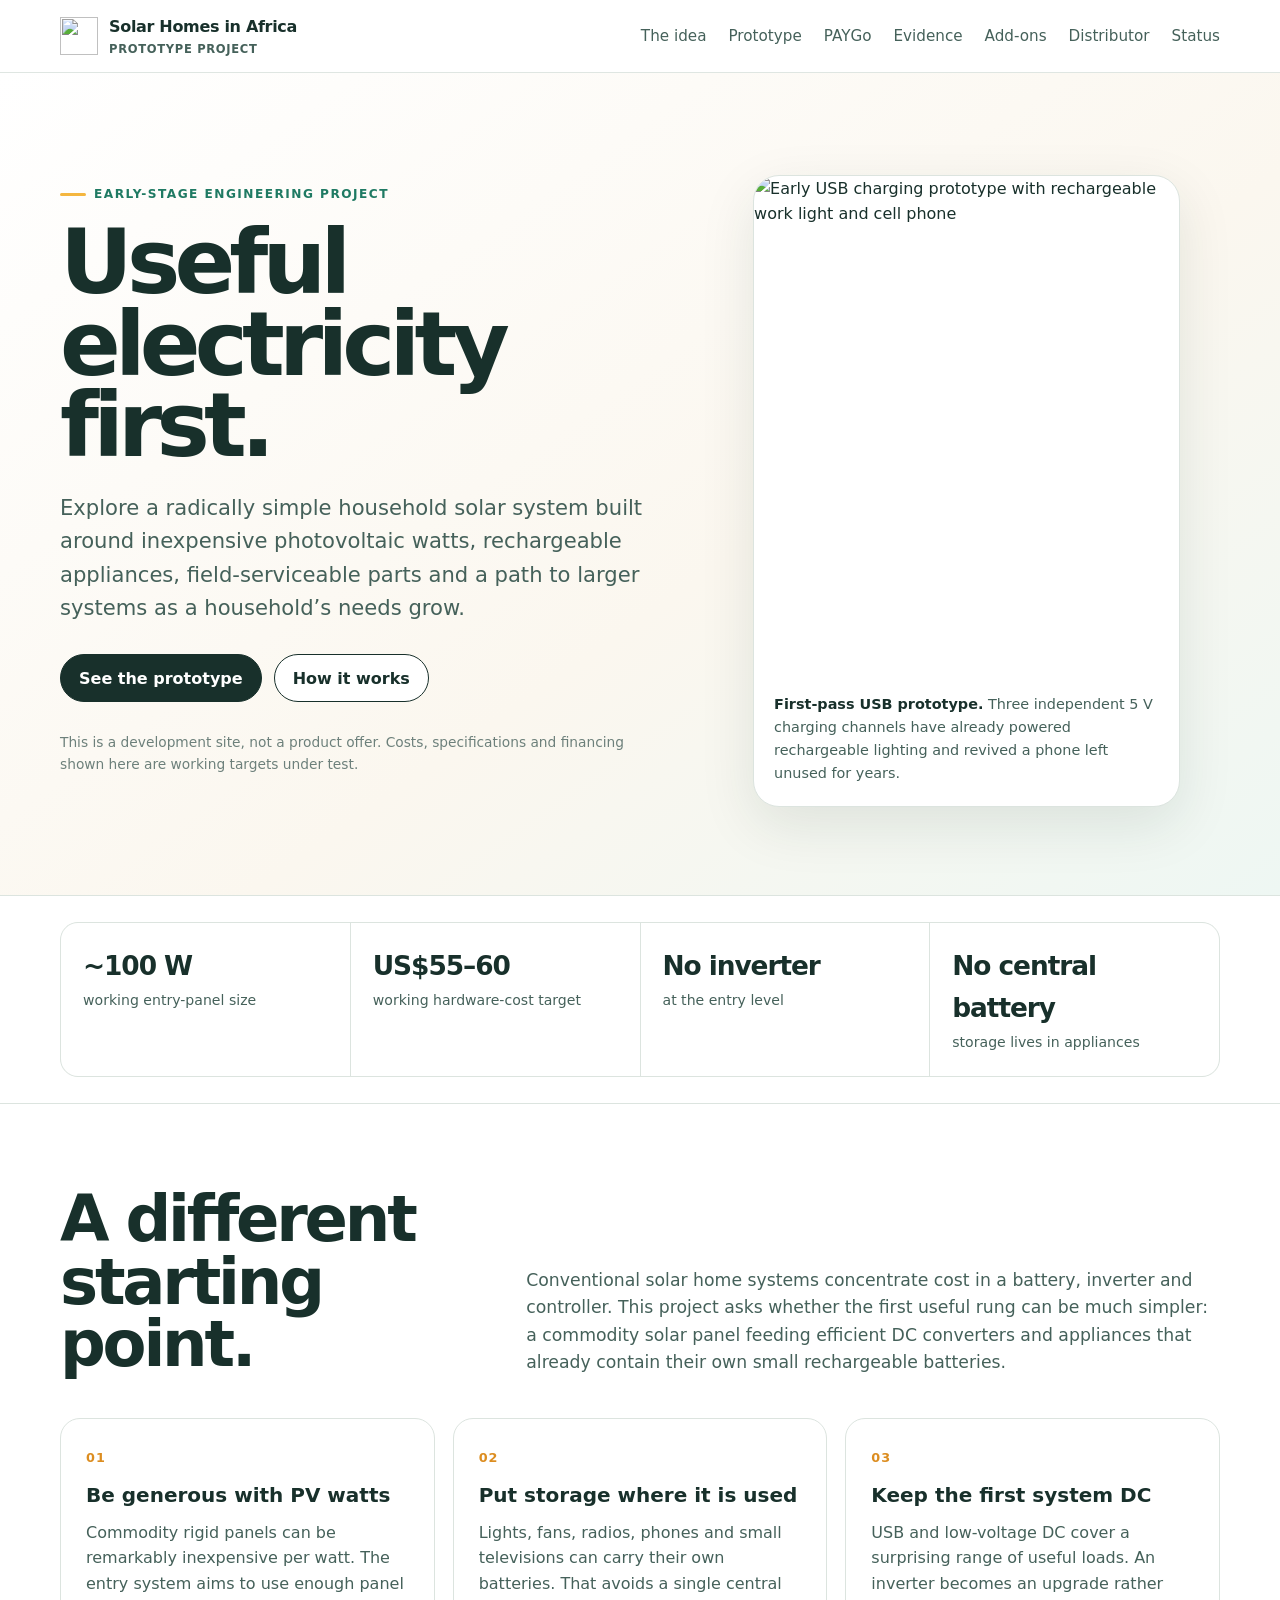
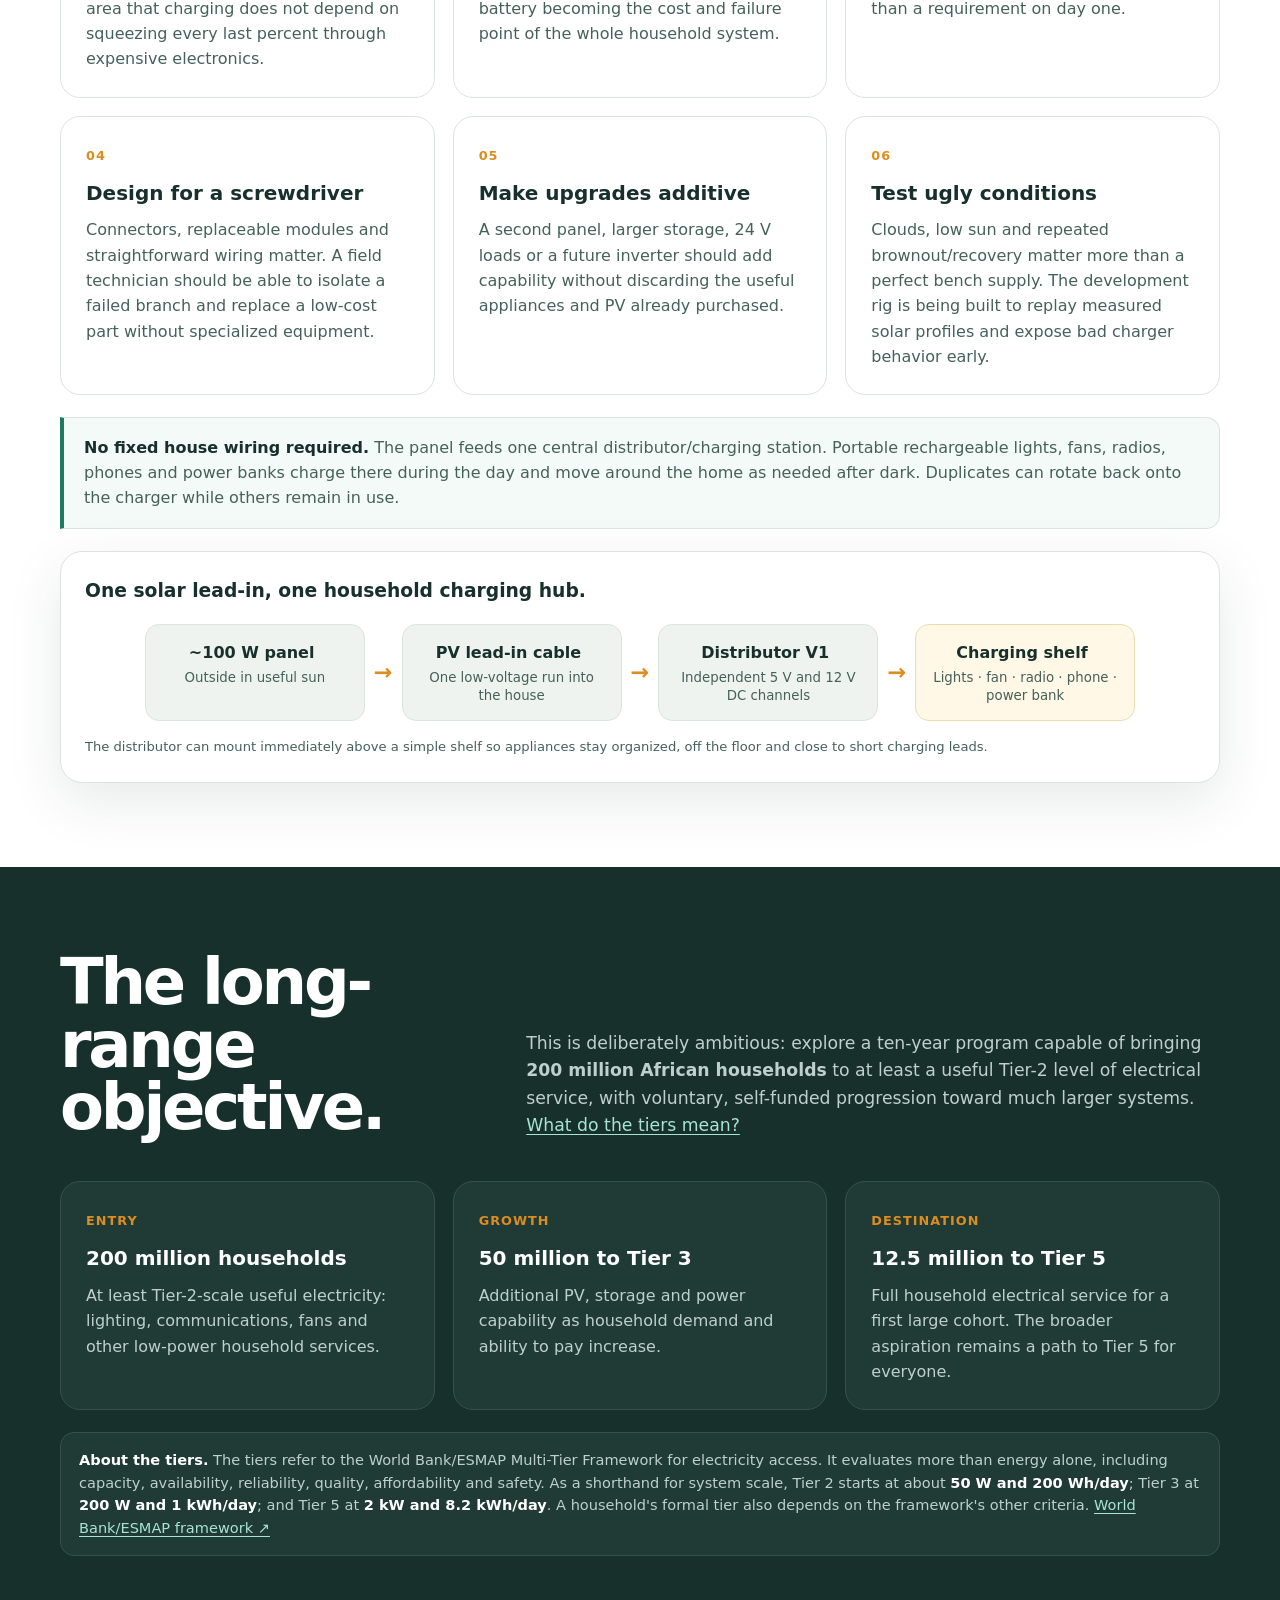
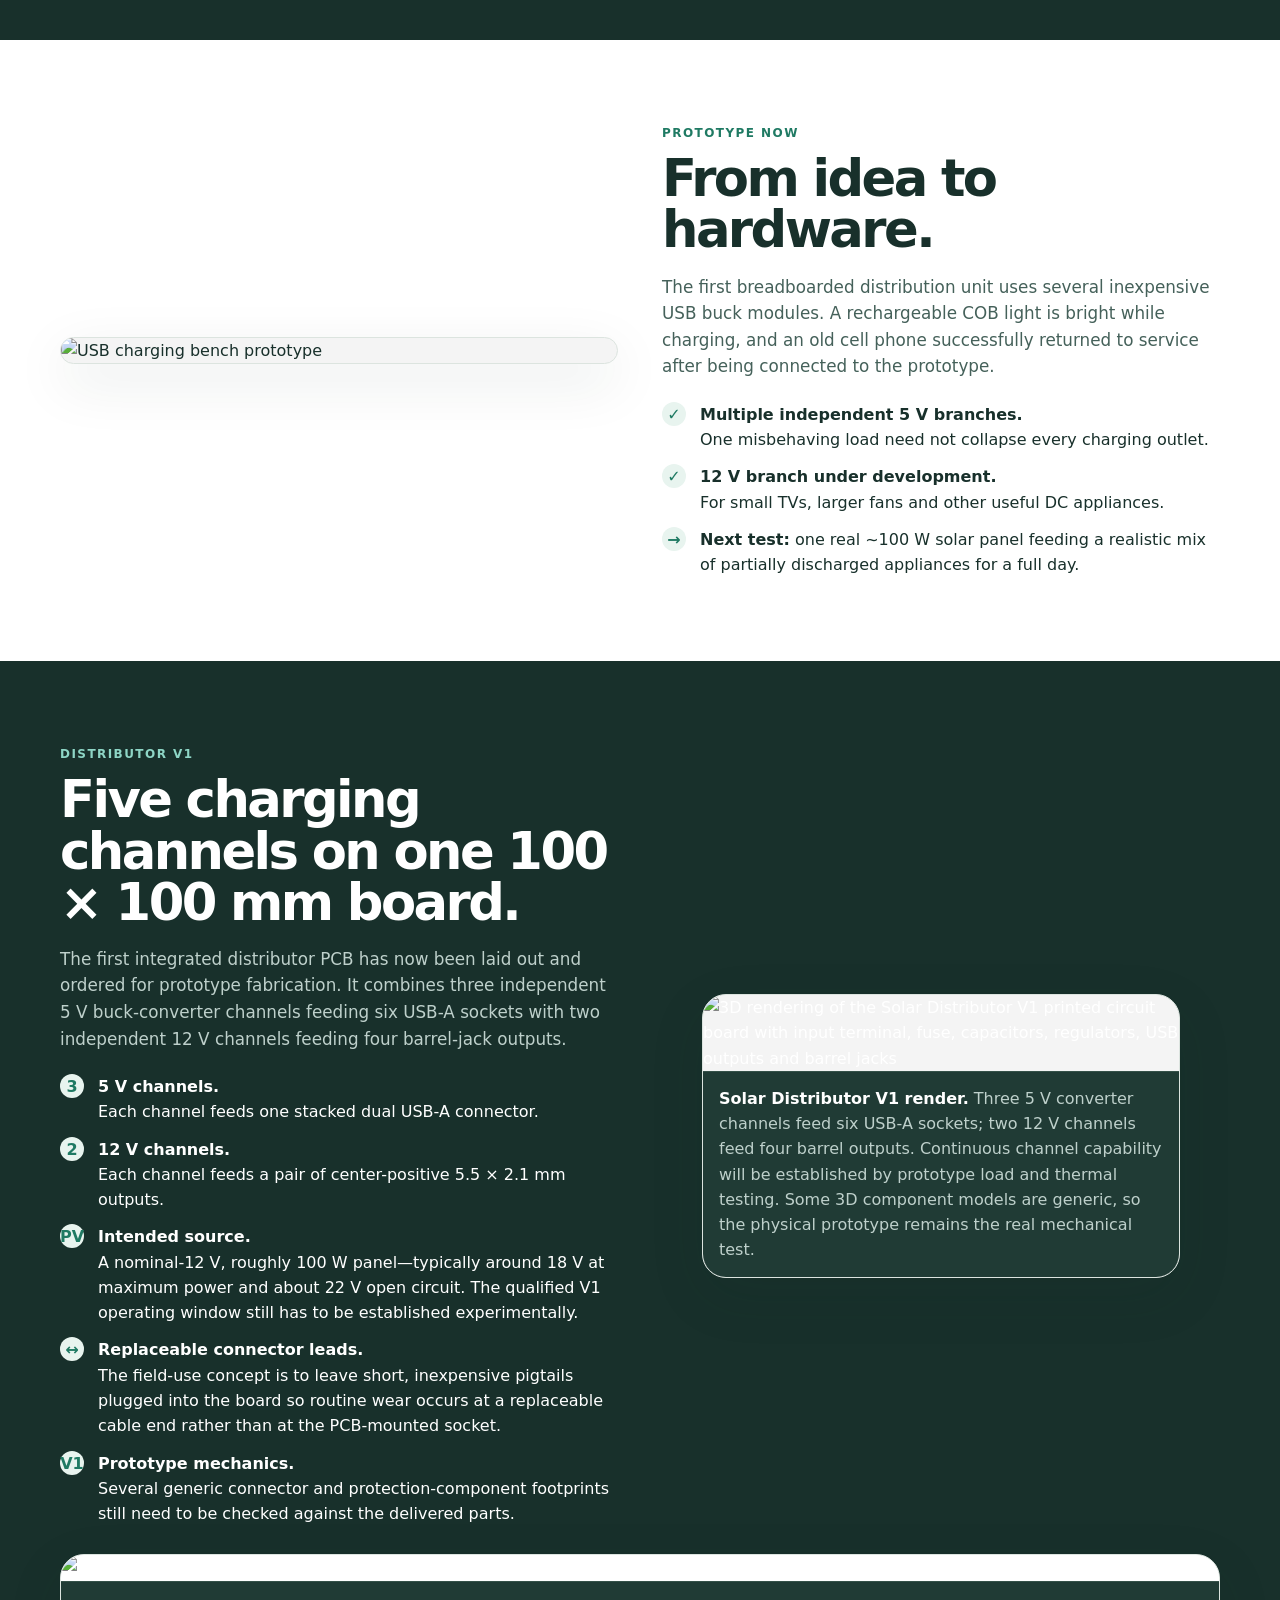
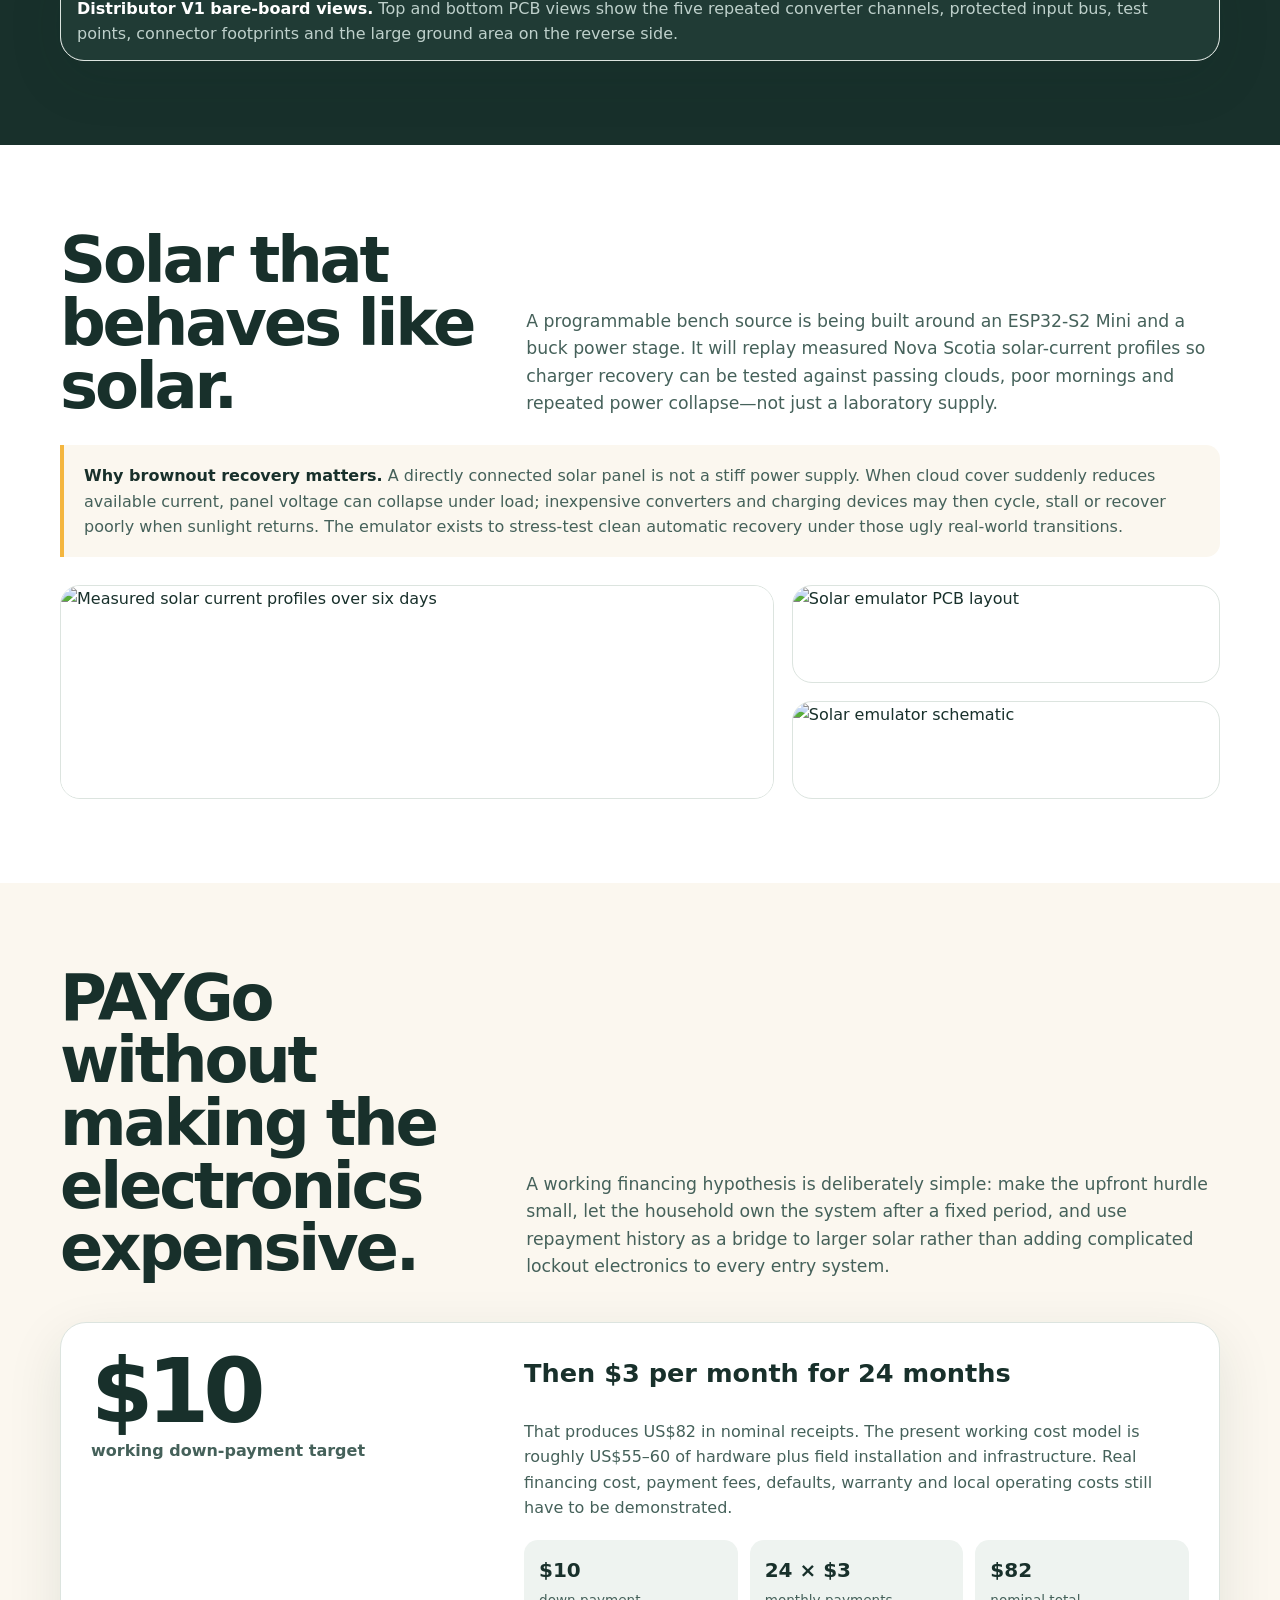
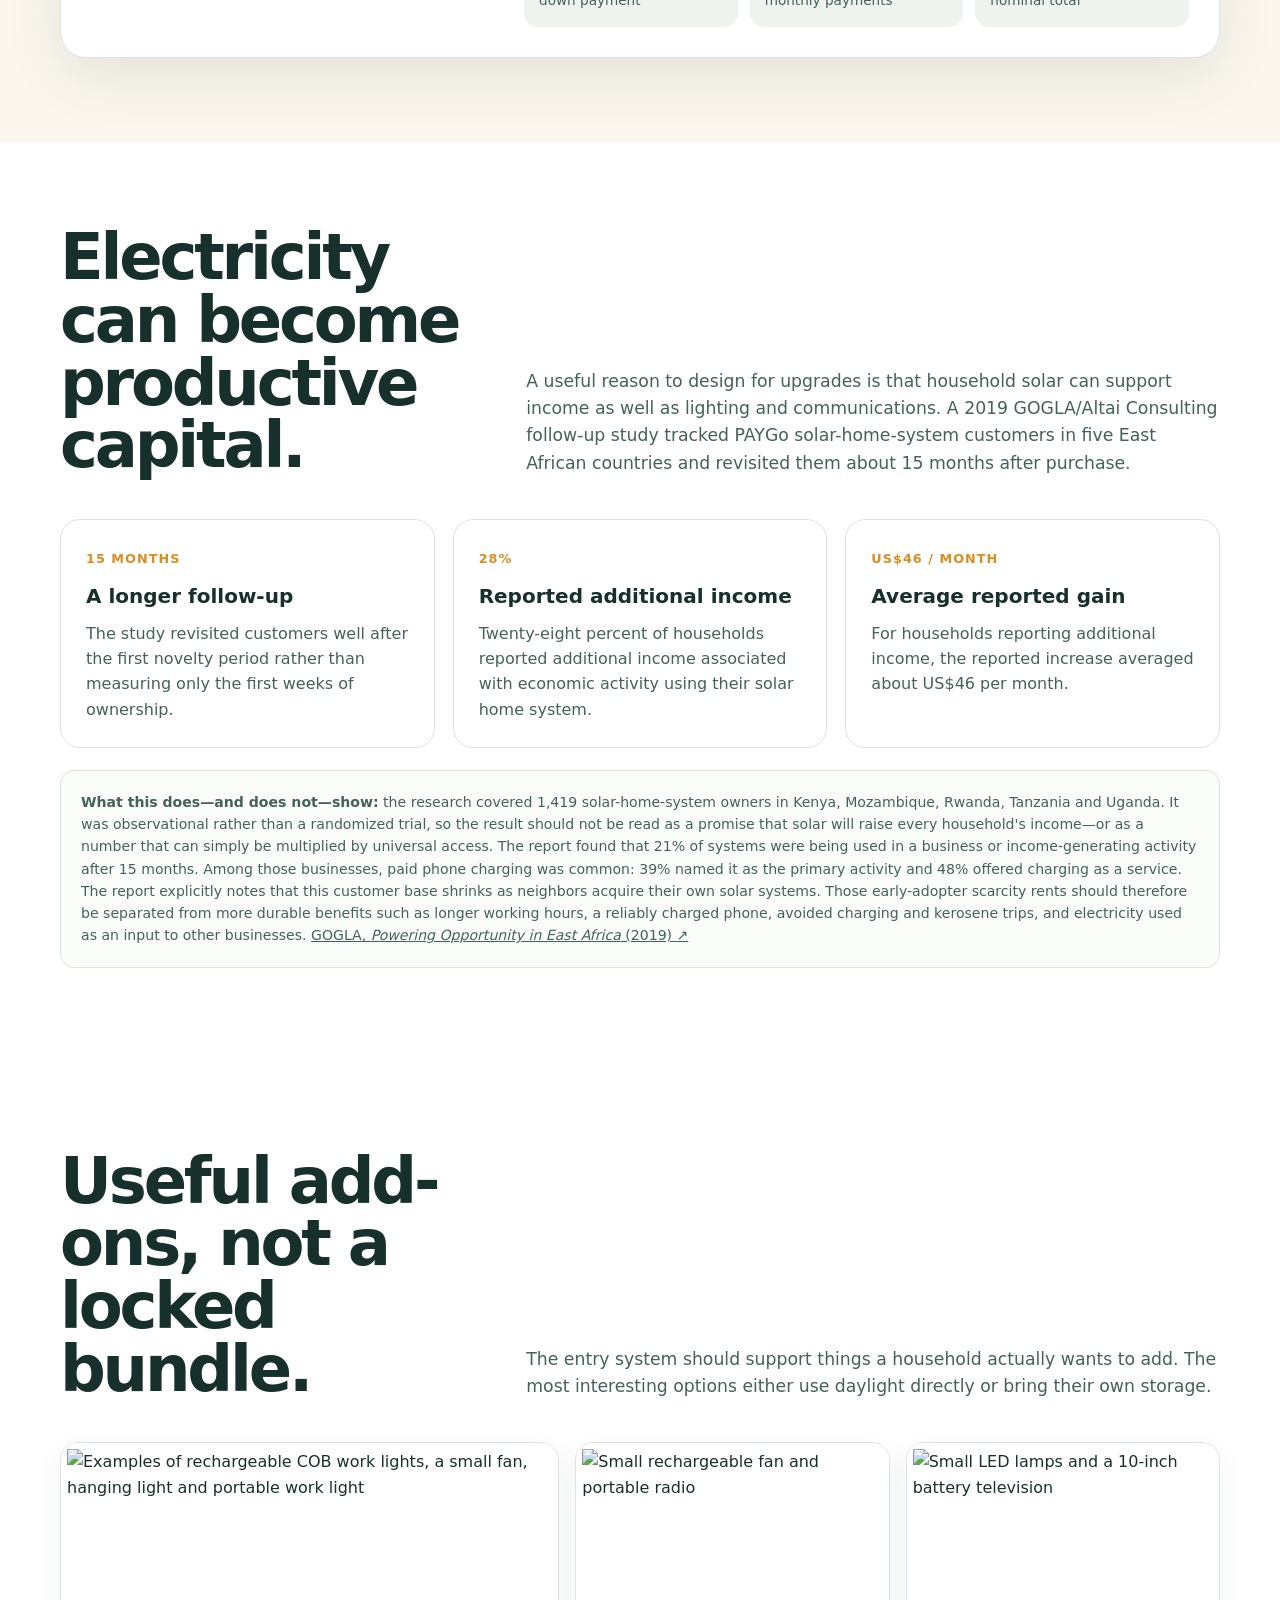
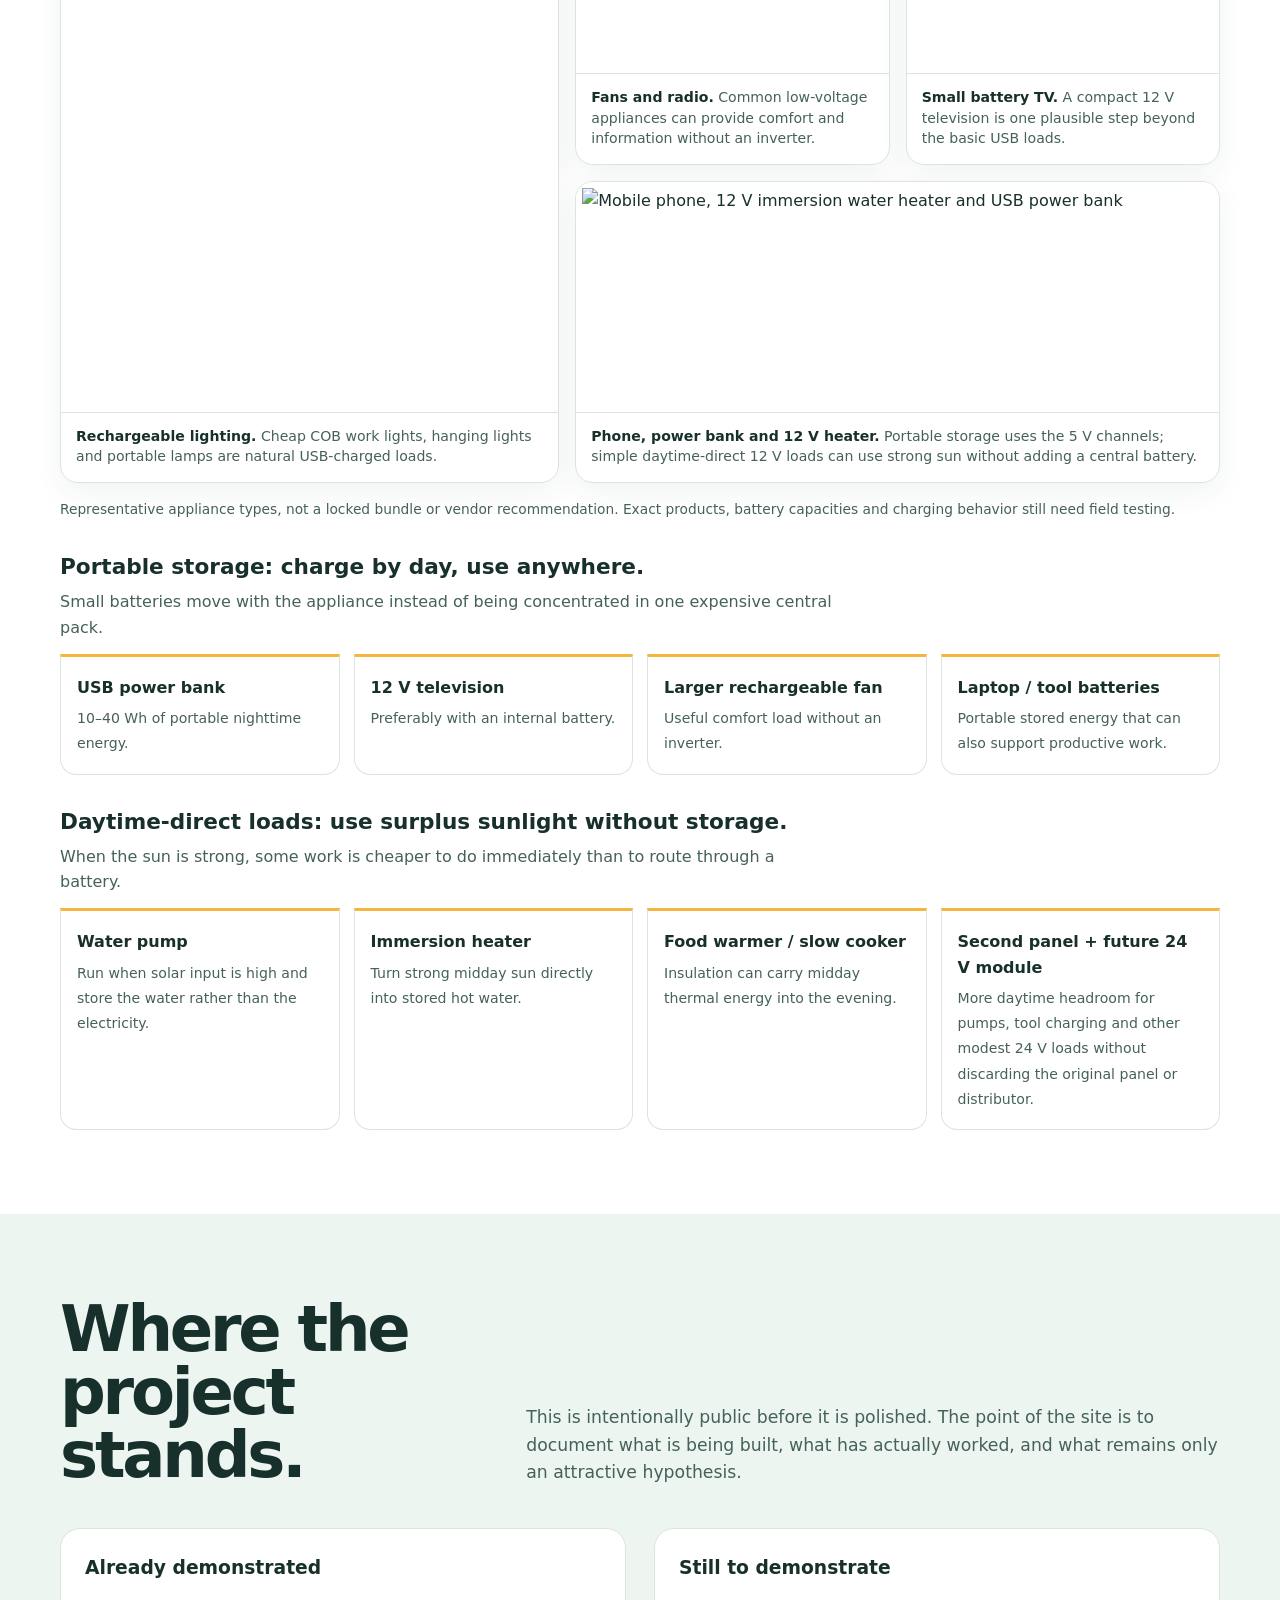
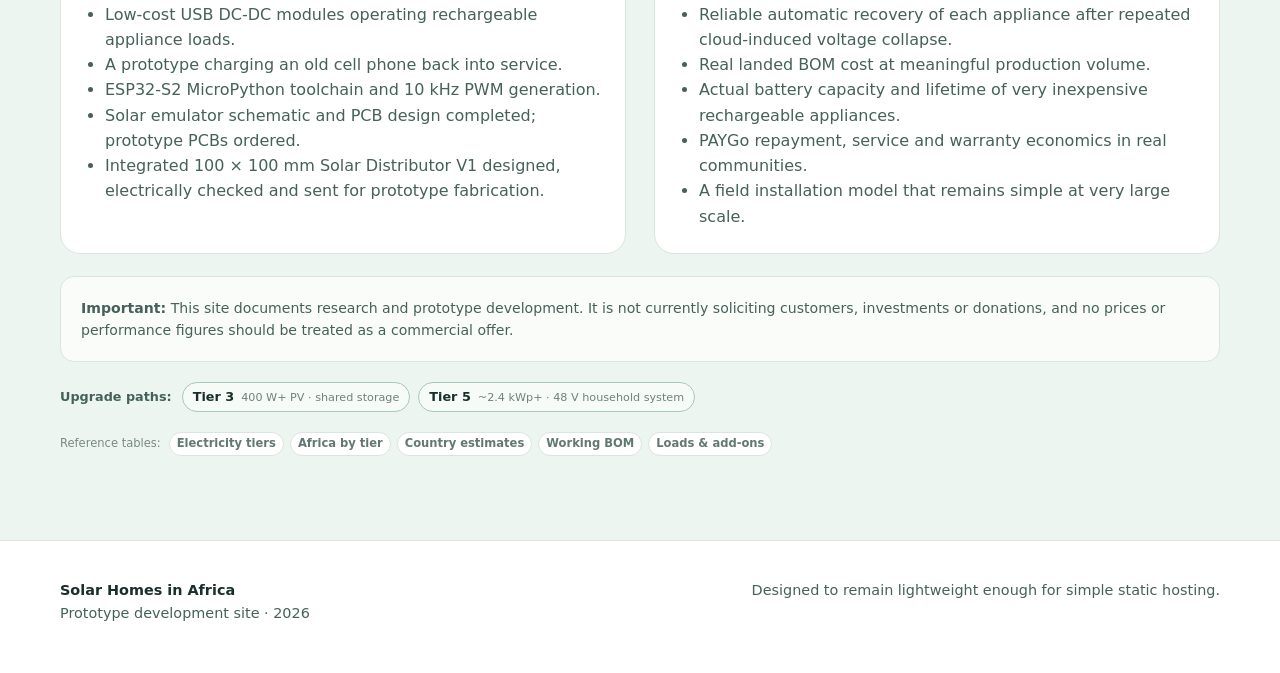
==== index.html @ 5ba9fa18 "Add files via upload" ====
<!doctype html>
<html lang="en">
<head>
  <meta charset="utf-8">
  <meta name="viewport" content="width=device-width, initial-scale=1">
  <title>Solar Homes in Africa — low-cost, upgradeable household solar</title>
  <meta name="description" content="An early-stage engineering project exploring a low-cost, serviceable path from basic household solar to much higher levels of electrical access.">
  <meta name="theme-color" content="#18302b">
  <link rel="icon" href="assets/logo-mark.svg" type="image/svg+xml">
  <link rel="stylesheet" href="styles.css?v=1.11">
</head>
<body>
<header class="site-header">
  <div class="container nav">
    <a class="brand" href="#top"><img src="assets/logo-mark.svg" alt=""><span>Solar Homes in Africa<small>prototype project</small></span></a>
    <nav class="nav-links" aria-label="Main navigation">
      <a href="#idea">The idea</a><a href="#prototype">Prototype</a><a href="#paygo">PAYGo</a><a href="#evidence">Evidence</a><a href="#addons">Add-ons</a><a href="#distributor">Distributor</a><a href="#status">Status</a>
    </nav>
  </div>
</header>
<main id="top">
<section class="hero">
  <div class="container hero-grid">
    <div>
      <div class="eyebrow">Early-stage engineering project</div>
      <h1>Useful electricity first.</h1>
      <p>Explore a radically simple household solar system built around inexpensive photovoltaic watts, rechargeable appliances, field-serviceable parts and a path to larger systems as a household’s needs grow.</p>
      <div class="hero-actions"><a class="button primary" href="#prototype">See the prototype</a><a class="button secondary" href="#idea">How it works</a></div>
      <p class="microcopy">This is a development site, not a product offer. Costs, specifications and financing shown here are working targets under test.</p>
    </div>
    <figure class="hero-card">
      <img src="assets/img/usb-prototype.jpg" alt="Early USB charging prototype with rechargeable work light and cell phone">
      <figcaption class="caption"><strong>First-pass USB prototype.</strong> Three independent 5 V charging channels have already powered rechargeable lighting and revived a phone left unused for years.</figcaption>
    </figure>
  </div>
</section>
<div class="stats">
  <div class="container stats-grid">
    <div class="stat"><b>~100 W</b><span>working entry-panel size</span></div>
    <div class="stat"><b>US$55–60</b><span>working hardware-cost target</span></div>
    <div class="stat"><b>No inverter</b><span>at the entry level</span></div>
    <div class="stat"><b>No central battery</b><span>storage lives in appliances</span></div>
  </div>
</div>
<section id="idea">
  <div class="container">
    <div class="section-head"><h2>A different starting point.</h2><p>Conventional solar home systems concentrate cost in a battery, inverter and controller. This project asks whether the first useful rung can be much simpler: a commodity solar panel feeding efficient DC converters and appliances that already contain their own small rechargeable batteries.</p></div>
    <div class="cards">
      <article class="card"><span class="num">01</span><h3>Be generous with PV watts</h3><p>Commodity rigid panels can be remarkably inexpensive per watt. The entry system aims to use enough panel area that charging does not depend on squeezing every last percent through expensive electronics.</p></article>
      <article class="card"><span class="num">02</span><h3>Put storage where it is used</h3><p>Lights, fans, radios, phones and small televisions can carry their own batteries. That avoids a single central battery becoming the cost and failure point of the whole household system.</p></article>
      <article class="card"><span class="num">03</span><h3>Keep the first system DC</h3><p>USB and low-voltage DC cover a surprising range of useful loads. An inverter becomes an upgrade rather than a requirement on day one.</p></article>
      <article class="card"><span class="num">04</span><h3>Design for a screwdriver</h3><p>Connectors, replaceable modules and straightforward wiring matter. A field technician should be able to isolate a failed branch and replace a low-cost part without specialized equipment.</p></article>
      <article class="card"><span class="num">05</span><h3>Make upgrades additive</h3><p>A second panel, larger storage, 24 V loads or a future inverter should add capability without discarding the useful appliances and PV already purchased.</p></article>
      <article class="card"><span class="num">06</span><h3>Test ugly conditions</h3><p>Clouds, low sun and repeated brownout/recovery matter more than a perfect bench supply. The development rig is being built to replay measured solar profiles and expose bad charger behavior early.</p></article>
    </div>
    <aside class="hub-note">
      <strong>No fixed house wiring required.</strong> The panel feeds one central distributor/charging station. Portable rechargeable lights, fans, radios, phones and power banks charge there during the day and move around the home as needed after dark. Duplicates can rotate back onto the charger while others remain in use.
    </aside>
    <div class="architecture charging-flow" aria-label="Entry system charging-hub diagram">
      <h3>One solar lead-in, one household charging hub.</h3>
      <div class="flow-row">
        <div class="flow-box"><strong>~100 W panel</strong><small>Outside in useful sun</small></div>
        <div class="flow-arrow" aria-hidden="true">→</div>
        <div class="flow-box"><strong>PV lead-in cable</strong><small>One low-voltage run into the house</small></div>
        <div class="flow-arrow" aria-hidden="true">→</div>
        <div class="flow-box"><strong>Distributor V1</strong><small>Independent 5 V and 12 V DC channels</small></div>
        <div class="flow-arrow" aria-hidden="true">→</div>
        <div class="flow-box"><strong>Charging shelf</strong><small>Lights · fan · radio · phone · power bank</small></div>
      </div>
      <p class="assumption" style="margin:16px 0 0">The distributor can mount immediately above a simple shelf so appliances stay organized, off the floor and close to short charging leads.</p>
    </div>
  </div>
</section>
<section class="band">
  <div class="container">
    <div class="section-head"><h2>The long-range objective.</h2><p>This is deliberately ambitious: explore a ten-year program capable of bringing <strong>200 million African households</strong> to at least a useful Tier-2 level of electrical service, with voluntary, self-funded progression toward much larger systems. <a class="tier-link" href="#tiers">What do the tiers mean?</a></p></div>
    <div class="cards">
      <article class="card"><span class="num">ENTRY</span><h3>200 million households</h3><p>At least Tier-2-scale useful electricity: lighting, communications, fans and other low-power household services.</p></article>
      <article class="card"><span class="num">GROWTH</span><h3>50 million to Tier 3</h3><p>Additional PV, storage and power capability as household demand and ability to pay increase.</p></article>
      <article class="card"><span class="num">DESTINATION</span><h3>12.5 million to Tier 5</h3><p>Full household electrical service for a first large cohort. The broader aspiration remains a path to Tier 5 for everyone.</p></article>
    </div>
    <aside class="tier-note" id="tiers" aria-label="Electricity access tier explanation">
      <strong>About the tiers.</strong> The tiers refer to the World Bank/ESMAP Multi-Tier Framework for electricity access. It evaluates more than energy alone, including capacity, availability, reliability, quality, affordability and safety. As a shorthand for system scale, Tier 2 starts at about <strong>50 W and 200 Wh/day</strong>; Tier 3 at <strong>200 W and 1 kWh/day</strong>; and Tier 5 at <strong>2 kW and 8.2 kWh/day</strong>. A household's formal tier also depends on the framework's other criteria. <a href="https://www.worldbank.org/content/dam/Worldbank/Topics/Energy%20and%20Extract/Beyond_Connections_Energy_Access_Redefined_Exec_ESMAP_2015.pdf" target="_blank" rel="noopener">World Bank/ESMAP framework ↗</a>
    </aside>
  </div>
</section>
<section id="prototype">
  <div class="container split">
    <div class="photo-frame"><img src="assets/img/usb-prototype.jpg" alt="USB charging bench prototype"></div>
    <div><div class="kicker">Prototype now</div><h2>From idea to hardware.</h2><p>The first breadboarded distribution unit uses several inexpensive USB buck modules. A rechargeable COB light is bright while charging, and an old cell phone successfully returned to service after being connected to the prototype.</p>
      <div class="bullet-list">
        <div class="bullet"><i>✓</i><div><strong>Multiple independent 5 V branches.</strong><br>One misbehaving load need not collapse every charging outlet.</div></div>
        <div class="bullet"><i>✓</i><div><strong>12 V branch under development.</strong><br>For small TVs, larger fans and other useful DC appliances.</div></div>
        <div class="bullet"><i>→</i><div><strong>Next test:</strong> one real ~100 W solar panel feeding a realistic mix of partially discharged appliances for a full day.</div></div>
      </div>
    </div>
  </div>
</section>
<section class="band" id="distributor">
  <div class="container split">
    <div>
      <div class="kicker" style="color:#8ed6c6">Distributor V1</div>
      <h2>Five charging channels on one 100 × 100 mm board.</h2>
      <p class="muted">The first integrated distributor PCB has now been laid out and ordered for prototype fabrication. It combines three independent 5 V buck-converter channels feeding six USB-A sockets with two independent 12 V channels feeding four barrel-jack outputs.</p>
      <div class="bullet-list">
        <div class="bullet"><i>3</i><div><strong>5 V channels.</strong><br>Each channel feeds one stacked dual USB-A connector.</div></div>
        <div class="bullet"><i>2</i><div><strong>12 V channels.</strong><br>Each channel feeds a pair of center-positive 5.5 × 2.1 mm outputs.</div></div>
        <div class="bullet"><i>PV</i><div><strong>Intended source.</strong><br>A nominal-12 V, roughly 100 W panel—typically around 18 V at maximum power and about 22 V open circuit. The qualified V1 operating window still has to be established experimentally.</div></div>
        <div class="bullet"><i>↔</i><div><strong>Replaceable connector leads.</strong><br>The field-use concept is to leave short, inexpensive pigtails plugged into the board so routine wear occurs at a replaceable cable end rather than at the PCB-mounted socket.</div></div>
        <div class="bullet"><i>V1</i><div><strong>Prototype mechanics.</strong><br>Several generic connector and protection-component footprints still need to be checked against the delivered parts.</div></div>
      </div>
    </div>
    <figure class="photo-frame">
      <img src="assets/img/solar-distributor-v1-render.png" alt="3D rendering of the Solar Distributor V1 printed circuit board with input terminal, fuse, capacitors, regulators, USB outputs and barrel jacks">
      <figcaption class="caption" style="padding:14px 16px;color:#bed0cb;background:#203b35;border-top:1px solid #355149"><strong style="color:white">Solar Distributor V1 render.</strong> Three 5 V converter channels feed six USB-A sockets; two 12 V channels feed four barrel outputs. Continuous channel capability will be established by prototype load and thermal testing. Some 3D component models are generic, so the physical prototype remains the real mechanical test.</figcaption>
    </figure>
  </div>
  <div class="container board-view">
    <figure class="photo-frame">
      <img src="assets/img/solar-distributor-v1-pcb.jpg" alt="Top and bottom fabrication views of the Solar Distributor V1 printed circuit board">
      <figcaption class="caption" style="padding:14px 16px;color:#bed0cb;background:#203b35;border-top:1px solid #355149"><strong style="color:white">Distributor V1 bare-board views.</strong> Top and bottom PCB views show the five repeated converter channels, protected input bus, test points, connector footprints and the large ground area on the reverse side.</figcaption>
    </figure>
  </div>
</section>
<section>
  <div class="container">
    <div class="section-head"><h2>Solar that behaves like solar.</h2><p>A programmable bench source is being built around an ESP32-S2 Mini and a buck power stage. It will replay measured Nova Scotia solar-current profiles so charger recovery can be tested against passing clouds, poor mornings and repeated power collapse—not just a laboratory supply.</p></div>
    <div class="callout emulator-callout"><strong>Why brownout recovery matters.</strong> A directly connected solar panel is not a stiff power supply. When cloud cover suddenly reduces available current, panel voltage can collapse under load; inexpensive converters and charging devices may then cycle, stall or recover poorly when sunlight returns. The emulator exists to stress-test clean automatic recovery under those ugly real-world transitions.</div>
    <div class="gallery">
      <figure class="wide"><img src="assets/img/real-solar-profiles.png" alt="Measured solar current profiles over six days"><figcaption>Measured current profiles include smooth clear days and rapidly varying cloud conditions.</figcaption></figure>
      <figure><img src="assets/img/solar-emulator-pcb.png" alt="Solar emulator PCB layout"><figcaption>95 × 85 mm two-layer emulator PCB; first boards are on order.</figcaption></figure>
      <figure><img src="assets/img/solar-emulator-schematic.png" alt="Solar emulator schematic"><figcaption>Human-readable schematic: 19 V input, 10 kHz PWM, current sensing and programmable output behavior.</figcaption></figure>
    </div>
  </div>
</section>
<section class="finance" id="paygo">
  <div class="container">
    <div class="section-head"><h2>PAYGo without making the electronics expensive.</h2><p>A working financing hypothesis is deliberately simple: make the upfront hurdle small, let the household own the system after a fixed period, and use repayment history as a bridge to larger solar rather than adding complicated lockout electronics to every entry system.</p></div>
    <div class="finance-box">
      <div class="price">$10<small>working down-payment target</small></div>
      <div><h3 style="font-size:1.6rem;margin-top:0">Then $3 per month for 24 months</h3><p style="color:var(--ink-soft)">That produces US$82 in nominal receipts. The present working cost model is roughly US$55–60 of hardware plus field installation and infrastructure. Real financing cost, payment fees, defaults, warranty and local operating costs still have to be demonstrated.</p>
        <div class="formula"><div><b>$10</b><span>down payment</span></div><div><b>24 × $3</b><span>monthly payments</span></div><div><b>$82</b><span>nominal total</span></div></div>
      </div>
    </div>
  </div>
</section>
<section id="evidence">
  <div class="container">
    <div class="section-head"><h2>Electricity can become productive capital.</h2><p>A useful reason to design for upgrades is that household solar can support income as well as lighting and communications. A 2019 GOGLA/Altai Consulting follow-up study tracked PAYGo solar-home-system customers in five East African countries and revisited them about 15 months after purchase.</p></div>
    <div class="cards">
      <article class="card"><span class="num">15 MONTHS</span><h3>A longer follow-up</h3><p>The study revisited customers well after the first novelty period rather than measuring only the first weeks of ownership.</p></article>
      <article class="card"><span class="num">28%</span><h3>Reported additional income</h3><p>Twenty-eight percent of households reported additional income associated with economic activity using their solar home system.</p></article>
      <article class="card"><span class="num">US$46 / MONTH</span><h3>Average reported gain</h3><p>For households reporting additional income, the reported increase averaged about US$46 per month.</p></article>
    </div>
    <p class="disclaimer" style="margin-top:22px"><strong>What this does—and does not—show:</strong> the research covered 1,419 solar-home-system owners in Kenya, Mozambique, Rwanda, Tanzania and Uganda. It was observational rather than a randomized trial, so the result should not be read as a promise that solar will raise every household's income—or as a number that can simply be multiplied by universal access. The report found that 21% of systems were being used in a business or income-generating activity after 15 months. Among those businesses, paid phone charging was common: 39% named it as the primary activity and 48% offered charging as a service. The report explicitly notes that this customer base shrinks as neighbors acquire their own solar systems. Those early-adopter scarcity rents should therefore be separated from more durable benefits such as longer working hours, a reliably charged phone, avoided charging and kerosene trips, and electricity used as an input to other businesses. <a href="https://gogla.org/wp-content/uploads/2024/11/powering_opportunity_in_east_africa.pdf" target="_blank" rel="noopener">GOGLA, <em>Powering Opportunity in East Africa</em> (2019) ↗</a></p>
  </div>
</section>
<section id="addons">
  <div class="container">
    <div class="section-head"><h2>Useful add-ons, not a locked bundle.</h2><p>The entry system should support things a household actually wants to add. The most interesting options either use daylight directly or bring their own storage.</p></div>
    <div class="appliance-gallery" aria-label="Examples of low-voltage household appliances">
      <figure class="appliance-card appliance-wide"><img src="assets/img/appliances-lighting.jpg" alt="Examples of rechargeable COB work lights, a small fan, hanging light and portable work light"><figcaption><strong>Rechargeable lighting.</strong> Cheap COB work lights, hanging lights and portable lamps are natural USB-charged loads.</figcaption></figure>
      <figure class="appliance-card"><img src="assets/img/appliances-fan-radio.jpg" alt="Small rechargeable fan and portable radio"><figcaption><strong>Fans and radio.</strong> Common low-voltage appliances can provide comfort and information without an inverter.</figcaption></figure>
      <figure class="appliance-card"><img src="assets/img/appliances-tv.jpg" alt="Small LED lamps and a 10-inch battery television"><figcaption><strong>Small battery TV.</strong> A compact 12 V television is one plausible step beyond the basic USB loads.</figcaption></figure>
      <figure class="appliance-card appliance-phone"><img src="assets/img/appliances-phone-heater-bank.jpg" alt="Mobile phone, 12 V immersion water heater and USB power bank"><figcaption><strong>Phone, power bank and 12 V heater.</strong> Portable storage uses the 5 V channels; simple daytime-direct 12 V loads can use strong sun without adding a central battery.</figcaption></figure>
    </div>
    <p class="appliance-note">Representative appliance types, not a locked bundle or vendor recommendation. Exact products, battery capacities and charging behavior still need field testing.</p>
    <div class="addon-group">
      <h3>Portable storage: charge by day, use anywhere.</h3>
      <p>Small batteries move with the appliance instead of being concentrated in one expensive central pack.</p>
      <div class="addons">
        <div class="addon"><b>USB power bank</b><span>10–40 Wh of portable nighttime energy.</span></div>
        <div class="addon"><b>12 V television</b><span>Preferably with an internal battery.</span></div>
        <div class="addon"><b>Larger rechargeable fan</b><span>Useful comfort load without an inverter.</span></div>
        <div class="addon"><b>Laptop / tool batteries</b><span>Portable stored energy that can also support productive work.</span></div>
      </div>
    </div>
    <div class="addon-group">
      <h3>Daytime-direct loads: use surplus sunlight without storage.</h3>
      <p>When the sun is strong, some work is cheaper to do immediately than to route through a battery.</p>
      <div class="addons">
        <div class="addon"><b>Water pump</b><span>Run when solar input is high and store the water rather than the electricity.</span></div>
        <div class="addon"><b>Immersion heater</b><span>Turn strong midday sun directly into stored hot water.</span></div>
        <div class="addon"><b>Food warmer / slow cooker</b><span>Insulation can carry midday thermal energy into the evening.</span></div>
        <div class="addon"><b>Second panel + future 24 V module</b><span>More daytime headroom for pumps, tool charging and other modest 24 V loads without discarding the original panel or distributor.</span></div>
      </div>
    </div>
  </div>
</section>

<section class="status" id="status">
  <div class="container">
    <div class="section-head"><h2>Where the project stands.</h2><p>This is intentionally public before it is polished. The point of the site is to document what is being built, what has actually worked, and what remains only an attractive hypothesis.</p></div>
    <div class="status-grid">
      <div class="status-block"><h3>Already demonstrated</h3><ul><li>Low-cost USB DC-DC modules operating rechargeable appliance loads.</li><li>A prototype charging an old cell phone back into service.</li><li>ESP32-S2 MicroPython toolchain and 10 kHz PWM generation.</li><li>Solar emulator schematic and PCB design completed; prototype PCBs ordered.</li><li>Integrated 100 × 100 mm Solar Distributor V1 designed, electrically checked and sent for prototype fabrication.</li></ul></div>
      <div class="status-block"><h3>Still to demonstrate</h3><ul><li>Reliable automatic recovery of each appliance after repeated cloud-induced voltage collapse.</li><li>Real landed BOM cost at meaningful production volume.</li><li>Actual battery capacity and lifetime of very inexpensive rechargeable appliances.</li><li>PAYGo repayment, service and warranty economics in real communities.</li><li>A field installation model that remains simple at very large scale.</li></ul></div>
    </div>
    <p class="disclaimer" style="margin-top:22px"><strong>Important:</strong> This site documents research and prototype development. It is not currently soliciting customers, investments or donations, and no prices or performance figures should be treated as a commercial offer.</p>
    <div class="upgrade-notes" aria-label="Household upgrade path studies">
      <span>Upgrade paths:</span>
      <a href="Upgrade_Path_to_Tier-3.html"><strong>Tier 3</strong><small>400 W+ PV · shared storage</small></a>
      <a href="Upgrade_Path_to_Tier-5.html"><strong>Tier 5</strong><small>~2.4 kWp+ · 48 V household system</small></a>
    </div>
    <div class="reference-notes" aria-label="Project reference tables">
      <span>Reference tables:</span>
      <a href="ref-electricity-tiers.html">Electricity tiers</a>
      <a href="ref-africa-households-by-tier.html">Africa by tier</a>
      <a href="ref-country-tier-estimates.html">Country estimates</a>
      <a href="ref-working-bom.html">Working BOM</a>
      <a href="ref-loads-addons.html">Loads &amp; add-ons</a>
    </div>
  </div>
</section>
</main>
<footer><div class="container footer-grid"><div><strong>Solar Homes in Africa</strong><br>Prototype development site · 2026</div><div>Designed to remain lightweight enough for simple static hosting.</div></div></footer>
<script src="script.js"></script>
</body>
</html>
---- styles.css ----
:root {
  --ink:#18302b;
  --ink-soft:#45615a;
  --sun:#f4b63f;
  --sun-deep:#dc8d20;
  --leaf:#1f7a63;
  --teal:#0d9ba2;
  --cream:#fbf7ef;
  --paper:#ffffff;
  --line:#dce4df;
  --muted:#eef3f0;
  --shadow:0 18px 55px rgba(24,48,43,.10);
}
*{box-sizing:border-box}
html{scroll-behavior:smooth}
body{margin:0;font-family:Inter,ui-sans-serif,system-ui,-apple-system,BlinkMacSystemFont,"Segoe UI",sans-serif;color:var(--ink);background:var(--paper);line-height:1.58}
a{color:inherit}
img{max-width:100%;display:block}
.container{width:min(1160px,calc(100% - 40px));margin:0 auto}
.site-header{position:sticky;top:0;z-index:10;background:rgba(255,255,255,.94);backdrop-filter:blur(12px);border-bottom:1px solid rgba(220,228,223,.9)}
.nav{height:72px;display:flex;align-items:center;justify-content:space-between;gap:24px}
.brand{display:flex;align-items:center;gap:11px;text-decoration:none;font-weight:800;letter-spacing:-.02em}.brand img{width:38px;height:38px}.brand small{display:block;font-weight:600;color:var(--ink-soft);font-size:.72rem;letter-spacing:.06em;text-transform:uppercase}
.nav-links{display:flex;align-items:center;gap:22px;font-size:.95rem}.nav-links a{text-decoration:none;color:var(--ink-soft)}.nav-links a:hover{color:var(--ink)}
.hero{background:linear-gradient(145deg,#fff 0%,#fbf7ef 58%,#eef7f3 100%);padding:86px 0 72px;border-bottom:1px solid var(--line)}
.hero-grid{display:grid;grid-template-columns:1.08fr .92fr;gap:58px;align-items:center}
.eyebrow{display:inline-flex;gap:8px;align-items:center;font-weight:800;text-transform:uppercase;letter-spacing:.12em;font-size:.76rem;color:var(--leaf);margin-bottom:18px}.eyebrow:before{content:"";width:26px;height:3px;background:var(--sun);border-radius:3px}
h1{font-size:clamp(3rem,7vw,6.4rem);line-height:.91;letter-spacing:-.065em;margin:0 0 24px;max-width:850px}.hero p{font-size:clamp(1.08rem,2vw,1.32rem);color:var(--ink-soft);max-width:720px;margin:0 0 28px}.hero-actions{display:flex;flex-wrap:wrap;gap:12px;margin:30px 0}.button{display:inline-flex;align-items:center;justify-content:center;min-height:48px;padding:0 18px;border-radius:999px;text-decoration:none;font-weight:800;border:1px solid var(--ink)}.button.primary{background:var(--ink);color:white}.button.secondary{background:white}.microcopy{font-size:.86rem!important;color:#6d807b!important}
.hero-card{background:white;border:1px solid var(--line);border-radius:26px;overflow:hidden;box-shadow:var(--shadow)}.hero-card img{aspect-ratio:4/4.7;object-fit:cover;width:100%}.hero-card .caption{padding:18px 20px 22px;color:var(--ink-soft);font-size:.9rem}.hero-card strong{color:var(--ink)}
.stats{padding:26px 0;border-bottom:1px solid var(--line);background:white}.stats-grid{display:grid;grid-template-columns:repeat(4,1fr);gap:1px;background:var(--line);border:1px solid var(--line);border-radius:18px;overflow:hidden}.stat{background:white;padding:22px}.stat b{font-size:1.65rem;display:block;letter-spacing:-.04em}.stat span{color:var(--ink-soft);font-size:.88rem}
section{padding:84px 0}.section-head{display:grid;grid-template-columns:.75fr 1.25fr;gap:50px;margin-bottom:42px;align-items:end}.section-head h2{font-size:clamp(2.1rem,5vw,4rem);line-height:.98;letter-spacing:-.05em;margin:0}.section-head p{font-size:1.08rem;color:var(--ink-soft);margin:0;max-width:700px}
.cards{display:grid;grid-template-columns:repeat(3,1fr);gap:18px}.card{border:1px solid var(--line);border-radius:20px;padding:25px;background:white}.card .num{font-size:.8rem;font-weight:900;color:var(--sun-deep);letter-spacing:.08em}.card h3{font-size:1.25rem;margin:11px 0 8px}.card p{margin:0;color:var(--ink-soft)}
.band{background:var(--ink);color:white}.band .section-head p,.band .muted{color:#bed0cb}.band .eyebrow{color:#8ed6c6}.band .card{background:#203b35;border-color:#355149}.band .card p{color:#bed0cb}.band .card h3{color:white}
.tier-link{color:#a7e4d6;text-decoration-thickness:1px;text-underline-offset:3px;white-space:nowrap}.tier-note{margin-top:22px;padding:16px 18px;border:1px solid #355149;border-radius:14px;background:#203b35;color:#bed0cb;font-size:.91rem;line-height:1.55}.tier-note strong{color:white}.tier-note a{color:#a7e4d6;text-underline-offset:3px}
.split{display:grid;grid-template-columns:1fr 1fr;gap:44px;align-items:center}.photo-frame{border-radius:24px;overflow:hidden;border:1px solid var(--line);background:#f4f4f4;box-shadow:var(--shadow)}.photo-frame img{width:100%;height:auto}.board-view{margin-top:28px}.board-view .photo-frame{margin:0}.board-view img{width:100%;height:auto;object-fit:contain;background:#fff}.kicker{font-weight:900;color:var(--leaf);text-transform:uppercase;letter-spacing:.12em;font-size:.75rem}.split h2{font-size:clamp(2.2rem,4vw,3.8rem);line-height:1;letter-spacing:-.05em;margin:10px 0 18px}.split p{color:var(--ink-soft);font-size:1.05rem}.bullet-list{display:grid;gap:12px;margin-top:22px}.bullet{display:grid;grid-template-columns:28px 1fr;gap:10px;align-items:start}.bullet i{display:grid;place-items:center;width:24px;height:24px;background:#e8f4ef;border-radius:50%;font-style:normal;font-weight:900;color:var(--leaf)}
.finance{background:var(--cream)}.finance-box{display:grid;grid-template-columns:.75fr 1.25fr;gap:34px;background:white;border:1px solid var(--line);border-radius:26px;padding:30px;box-shadow:var(--shadow)}.price{font-size:clamp(3rem,7vw,6rem);font-weight:900;line-height:.85;letter-spacing:-.07em}.price small{display:block;font-size:1rem;letter-spacing:0;color:var(--ink-soft);margin-top:15px}.formula{display:grid;grid-template-columns:repeat(3,1fr);gap:12px;margin-top:20px}.formula div{background:var(--muted);border-radius:14px;padding:15px}.formula b{display:block;font-size:1.25rem}.formula span{font-size:.85rem;color:var(--ink-soft)}
.gallery{display:grid;grid-template-columns:1.25fr .75fr;gap:18px}.gallery .wide{grid-row:span 2}.gallery figure{margin:0;border:1px solid var(--line);border-radius:20px;overflow:hidden;background:#fff}.gallery figcaption{padding:13px 15px;color:var(--ink-soft);font-size:.86rem;border-top:1px solid var(--line)}.gallery img{width:100%;height:100%;object-fit:cover}.gallery .wide img{object-fit:contain;background:#fff}
.addons{display:grid;grid-template-columns:repeat(4,1fr);gap:14px}.addon{border-top:3px solid var(--sun);background:#fff;border-radius:0 0 16px 16px;padding:18px 16px;border-left:1px solid var(--line);border-right:1px solid var(--line);border-bottom:1px solid var(--line)}.addon b{display:block;margin-bottom:5px}.addon span{font-size:.88rem;color:var(--ink-soft)}
.status{background:#edf5f1}.status-grid{display:grid;grid-template-columns:1fr 1fr;gap:28px}.status-block{background:white;border-radius:20px;border:1px solid var(--line);padding:24px}.status-block h3{margin-top:0}.status-block ul{margin:0;padding-left:20px;color:var(--ink-soft)}
.disclaimer{font-size:.88rem;color:var(--ink-soft);padding:20px;border:1px solid var(--line);border-radius:14px;background:#fafcfa}
footer{padding:38px 0 48px;border-top:1px solid var(--line);color:var(--ink-soft);font-size:.9rem}.footer-grid{display:flex;justify-content:space-between;gap:30px;align-items:flex-start}.footer-grid strong{color:var(--ink)}
@media (max-width:900px){.nav-links{display:none}.hero-grid,.section-head,.split,.finance-box,.status-grid{grid-template-columns:1fr}.hero{padding-top:55px}.stats-grid{grid-template-columns:1fr 1fr}.cards{grid-template-columns:1fr 1fr}.addons{grid-template-columns:1fr 1fr}.gallery{grid-template-columns:1fr}.gallery .wide{grid-row:auto}.hero-card img{aspect-ratio:4/4;object-position:center 35%}}
@media (max-width:560px){.container{width:min(100% - 24px,1160px)}.cards,.addons,.stats-grid,.formula{grid-template-columns:1fr}.hero{padding:42px 0 52px}section{padding:58px 0}.hero-actions{align-items:stretch;flex-direction:column}.button{width:100%}.footer-grid{display:block}.footer-grid div+div{margin-top:18px}}

/* Appliance examples assembled from the user's reference collage. */
.appliance-gallery{display:grid;grid-template-columns:1.35fr .85fr .85fr;gap:16px;margin:0 0 16px}
.appliance-card{margin:0;border:1px solid var(--line);border-radius:18px;overflow:hidden;background:#fff;box-shadow:0 10px 30px rgba(24,48,43,.06);display:flex;flex-direction:column}
.appliance-card img{width:100%;height:230px;object-fit:contain;background:#fff;padding:6px}
.appliance-card figcaption{padding:13px 15px 15px;color:var(--ink-soft);font-size:.88rem;border-top:1px solid var(--line);line-height:1.45}
.appliance-card figcaption strong{color:var(--ink)}
.appliance-wide{grid-row:span 2}
.appliance-wide img{height:100%;min-height:430px}
.appliance-phone img{object-position:center}
.appliance-note{margin:0 0 28px;color:var(--ink-soft);font-size:.86rem}
@media (max-width:900px){.appliance-gallery{grid-template-columns:1fr 1fr}.appliance-wide{grid-row:auto;grid-column:span 2}.appliance-wide img{height:300px;min-height:0}.appliance-card img{height:220px}}
@media (max-width:560px){.appliance-gallery{grid-template-columns:1fr}.appliance-wide{grid-column:auto}.appliance-wide img,.appliance-card img{height:auto;max-height:340px}.appliance-card img{object-fit:contain}}


/* Design-study pages */
.project-links a.card{text-decoration:none;color:inherit;transition:transform .16s ease,border-color .16s ease}.project-links a.card:hover{transform:translateY(-2px);border-color:#4d6c63}.project-cta{display:inline-block;margin-top:16px;color:#a7e4d6;font-weight:800;font-size:.9rem}.subhero{background:linear-gradient(145deg,#fff 0%,#fbf7ef 55%,#eef7f3 100%);padding:58px 0 52px;border-bottom:1px solid var(--line)}.breadcrumb{font-size:.84rem;color:var(--ink-soft);margin-bottom:22px}.breadcrumb a{text-underline-offset:3px}.subhero h1{font-size:clamp(2.7rem,6vw,5.4rem);max-width:980px}.subhero .lede{font-size:clamp(1.05rem,2vw,1.28rem);color:var(--ink-soft);max-width:850px;margin:0}.spec-grid{display:grid;grid-template-columns:repeat(4,1fr);gap:12px;margin-top:32px}.spec-card{background:white;border:1px solid var(--line);border-radius:16px;padding:18px;box-shadow:0 10px 30px rgba(24,48,43,.05)}.spec-card b{display:block;font-size:1.45rem;letter-spacing:-.04em}.spec-card span{font-size:.84rem;color:var(--ink-soft)}.architecture{margin-top:30px;border:1px solid var(--line);border-radius:22px;padding:24px;background:#fff;box-shadow:var(--shadow)}.architecture h3{margin:0 0 18px}.flow-row{display:flex;align-items:stretch;justify-content:center;gap:9px;flex-wrap:wrap}.flow-box{min-width:145px;flex:1 1 145px;max-width:220px;padding:15px 14px;border-radius:14px;background:var(--muted);border:1px solid var(--line);text-align:center}.flow-box strong{display:block;margin-bottom:4px}.flow-box small{display:block;color:var(--ink-soft);line-height:1.35}.flow-arrow{display:grid;place-items:center;font-weight:900;color:var(--sun-deep);font-size:1.4rem}.data-table{width:100%;border-collapse:collapse;background:#fff;border:1px solid var(--line);border-radius:16px;overflow:hidden}.data-table th,.data-table td{padding:13px 14px;border-bottom:1px solid var(--line);text-align:left;vertical-align:top}.data-table th{background:var(--muted);font-size:.82rem;text-transform:uppercase;letter-spacing:.05em}.data-table td{color:var(--ink-soft)}.data-table tr:last-child td{border-bottom:0}.data-table strong{color:var(--ink)}.callout{border-left:4px solid var(--sun);padding:18px 20px;background:var(--cream);border-radius:0 14px 14px 0;color:var(--ink-soft)}.callout strong{color:var(--ink)}.page-footer-links{display:flex;gap:12px;flex-wrap:wrap;margin-top:28px}.mini-tag{display:inline-block;padding:5px 9px;border-radius:999px;background:#e8f4ef;color:var(--leaf);font-size:.75rem;font-weight:800;text-transform:uppercase;letter-spacing:.06em}.band .mini-tag{background:#29483f;color:#a7e4d6}.band .data-table{border-color:#355149}.band .data-table th{background:#29483f;color:white}.band .data-table td{background:#203b35;color:#bed0cb;border-color:#355149}.band .data-table strong{color:white}.assumption{font-size:.82rem;color:var(--ink-soft)}
@media (max-width:900px){.spec-grid{grid-template-columns:1fr 1fr}.flow-arrow{display:none}}
@media (max-width:560px){.spec-grid{grid-template-columns:1fr}.data-table{font-size:.9rem}.data-table th,.data-table td{padding:10px}.subhero{padding:42px 0}.flow-box{max-width:none;flex-basis:100%}}

/* v1.8: charging-hub explanation and productive-use grouping */
.hub-note{margin-top:22px;padding:18px 20px;border:1px solid var(--line);border-left:4px solid var(--leaf);border-radius:0 14px 14px 0;background:#f4faf7;color:var(--ink-soft);line-height:1.55}.hub-note strong{color:var(--ink)}
.charging-flow{margin-top:22px}.charging-flow .flow-box{min-width:170px}.charging-flow .flow-box:last-child{background:#fff8e6;border-color:#eadbb0}.emulator-callout{margin:-14px 0 28px}.addon-group{margin-top:30px}.addon-group:first-of-type{margin-top:0}.addon-group h3{font-size:1.35rem;margin:0 0 5px}.addon-group>p{margin:0 0 14px;color:var(--ink-soft);max-width:780px}
@media (max-width:900px){.charging-flow .flow-box{max-width:none}.emulator-callout{margin-top:0}}


/* v1.9: charging-flow spacing and low-key reference tables */
.charging-flow .flow-box strong::after{content:"";display:inline-block;width:.4em}
.reference-notes{margin-top:20px;display:flex;align-items:center;flex-wrap:wrap;gap:6px;color:#7a8985;font-size:.72rem;line-height:1.35}
.reference-notes>span{margin-right:2px}
.reference-notes a{display:inline-block;padding:3px 7px;border:1px solid var(--line);border-radius:999px;background:#fff;color:#647873;text-decoration:none;font-weight:700}
.reference-notes a:hover{border-color:#9eb2ac;color:var(--ink)}
.reference-hero{padding:54px 0 40px;background:linear-gradient(145deg,#fff 0%,#fbf7ef 62%,#eef7f3 100%);border-bottom:1px solid var(--line)}
.reference-hero h1{font-size:clamp(2.4rem,5vw,4.6rem);line-height:.98;letter-spacing:-.055em;margin:10px 0 18px;max-width:980px}
.reference-hero .lede{font-size:1.05rem;color:var(--ink-soft);max-width:800px;margin:0}
.reference-section{padding:48px 0 64px}
.reference-intro{max-width:860px;color:var(--ink-soft);margin:0 0 20px}
.reference-table-wrap{width:100%;overflow-x:auto;border-radius:16px;box-shadow:0 10px 30px rgba(24,48,43,.04)}
.reference-table{min-width:720px;margin:0}
.reference-table.wide-table{min-width:1120px;font-size:.84rem}
.reference-table th{position:sticky;top:0;z-index:1}
.reference-table td,.reference-table th{line-height:1.35}
.reference-table.wide-table td:not(:first-child),.reference-table.wide-table th:not(:first-child){white-space:nowrap}
.reference-source{margin:18px 0 0;color:#7a8985;font-size:.76rem;max-width:900px}
.reference-back{margin-top:24px;font-size:.84rem}
.reference-back a{color:var(--leaf);font-weight:800;text-underline-offset:3px}
@media (max-width:560px){
  .reference-hero{padding:40px 0 32px}
  .reference-section{padding:34px 0 50px}
  .reference-notes{font-size:.69rem}
}

/* v1.10: broaden the phone/accessories card for three representative devices */
.appliance-phone{grid-column:span 2}
.appliance-phone img{height:230px;object-fit:contain;background:#fff;padding:6px}
@media (max-width:900px){.appliance-phone{grid-column:span 2}}
@media (max-width:560px){.appliance-phone{grid-column:auto}.appliance-phone img{height:auto;max-height:320px}}


/* v1.11: modestly emphasized upgrade-path links above the reference footnotes */
.upgrade-notes{margin-top:20px;margin-bottom:9px;display:flex;align-items:center;flex-wrap:wrap;gap:8px;color:#61736e;font-size:.8rem;line-height:1.25}
.upgrade-notes>span{font-weight:800;color:var(--ink-soft);margin-right:2px}
.upgrade-notes a{display:inline-flex;align-items:baseline;gap:7px;padding:6px 10px;border:1px solid #a9c6bc;border-radius:999px;background:#f6fbf8;color:var(--ink);text-decoration:none}
.upgrade-notes a:hover{border-color:var(--leaf);background:#eef8f3}
.upgrade-notes strong{font-size:.8rem}
.upgrade-notes small{font-size:.7rem;color:#70827d}
@media (max-width:560px){.upgrade-notes{align-items:flex-start}.upgrade-notes>span{width:100%}.upgrade-notes a{max-width:100%}}
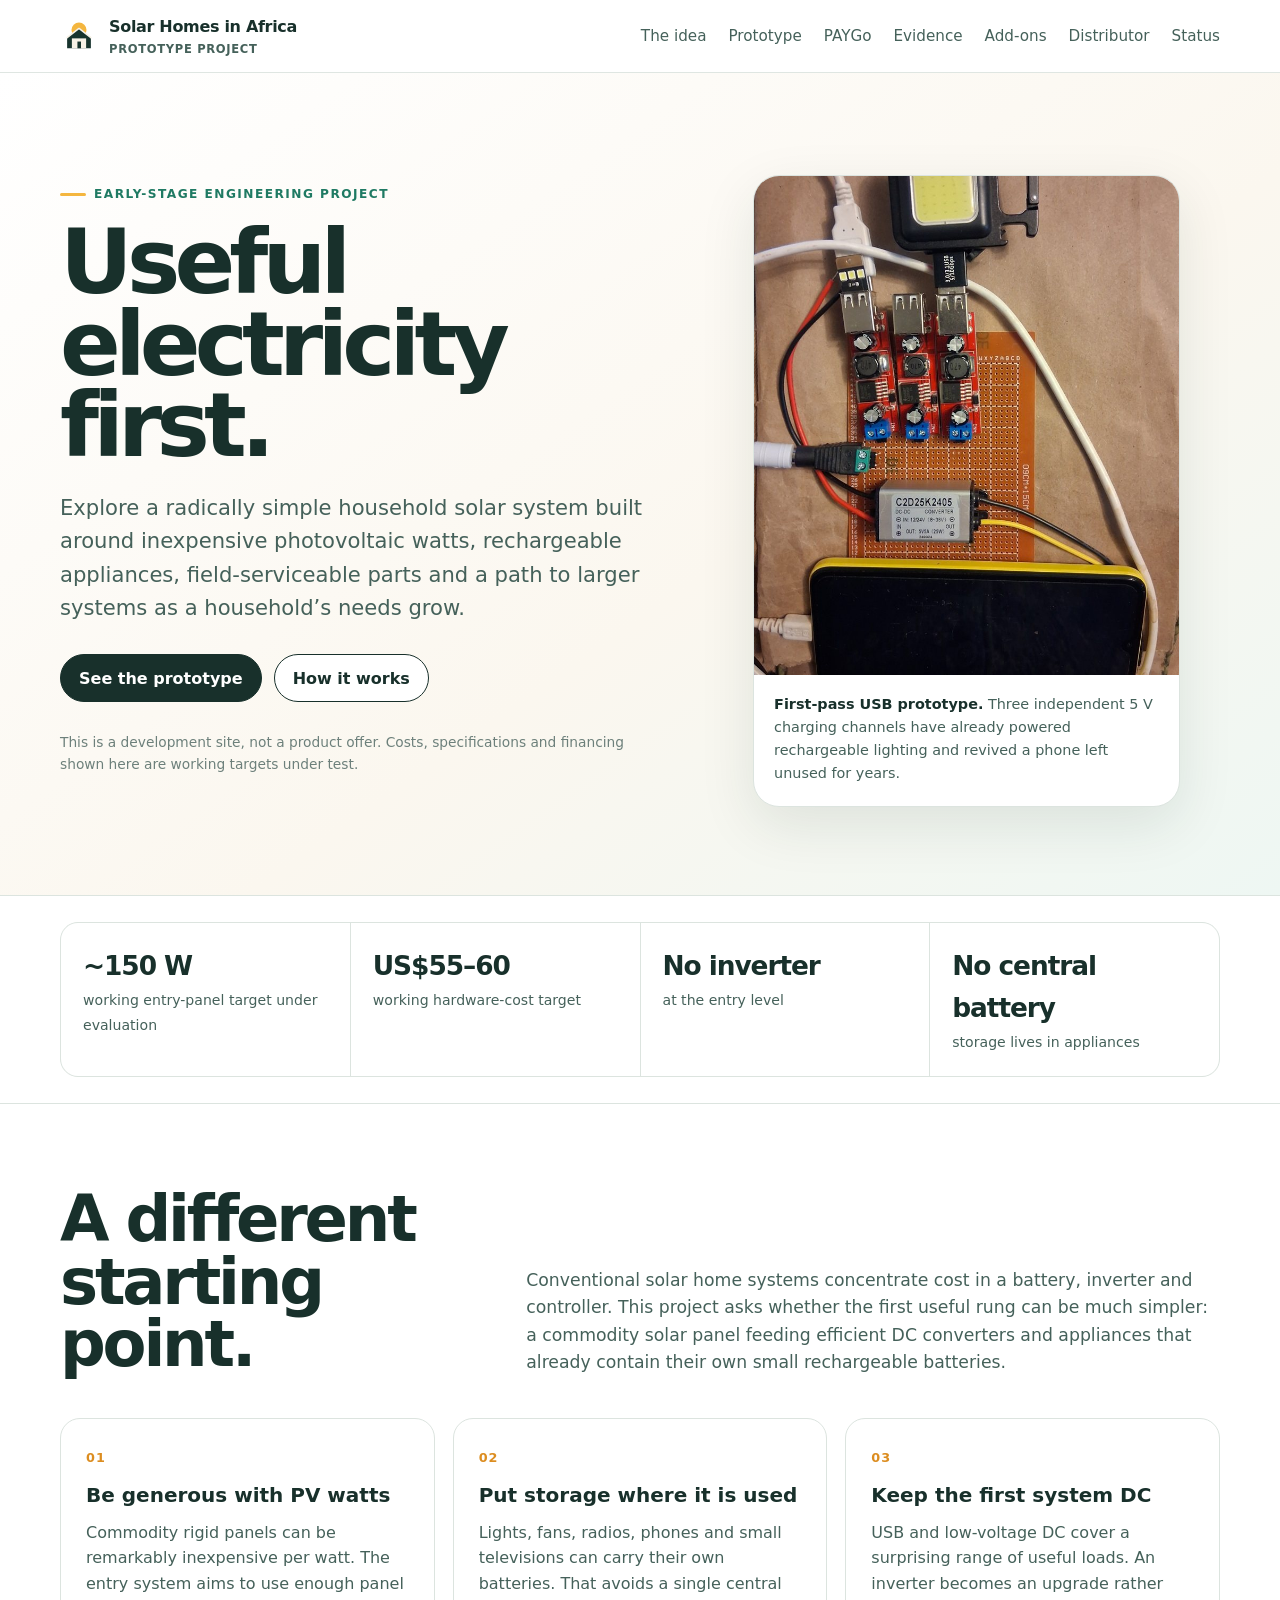
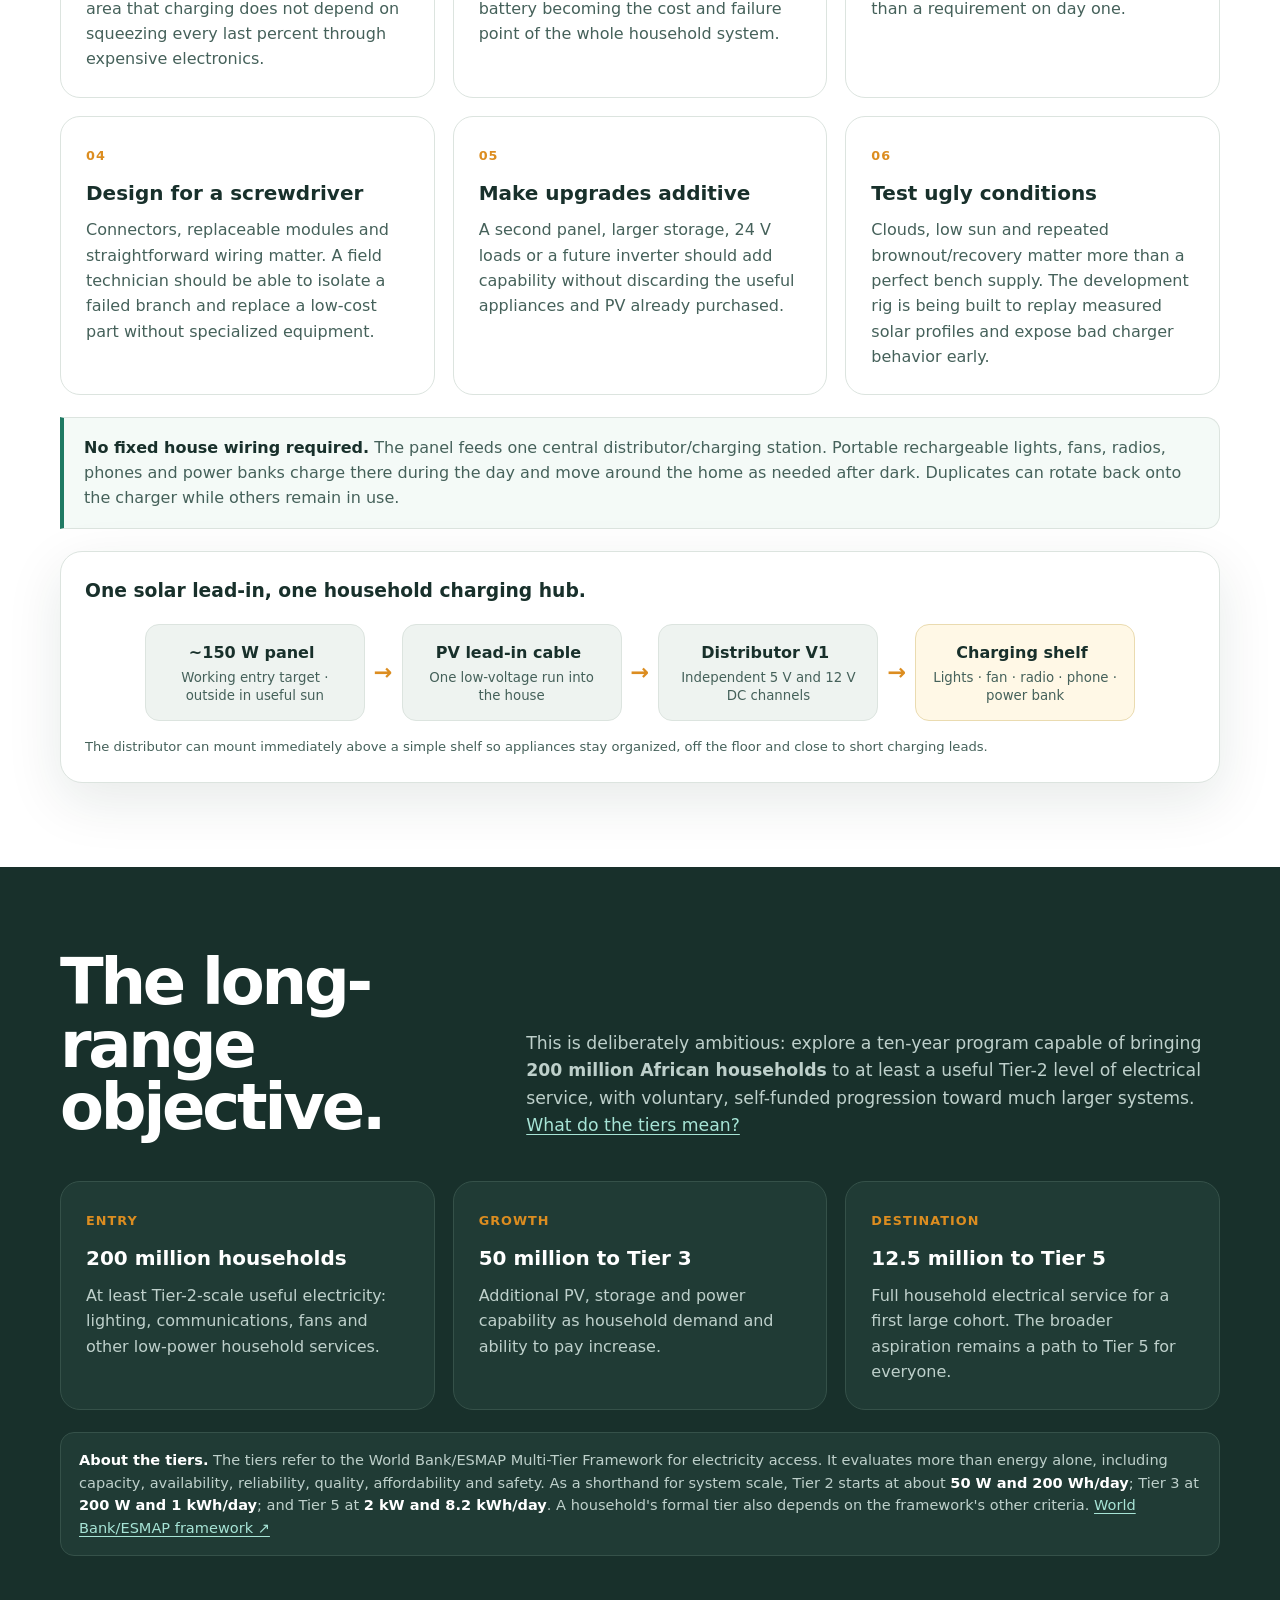
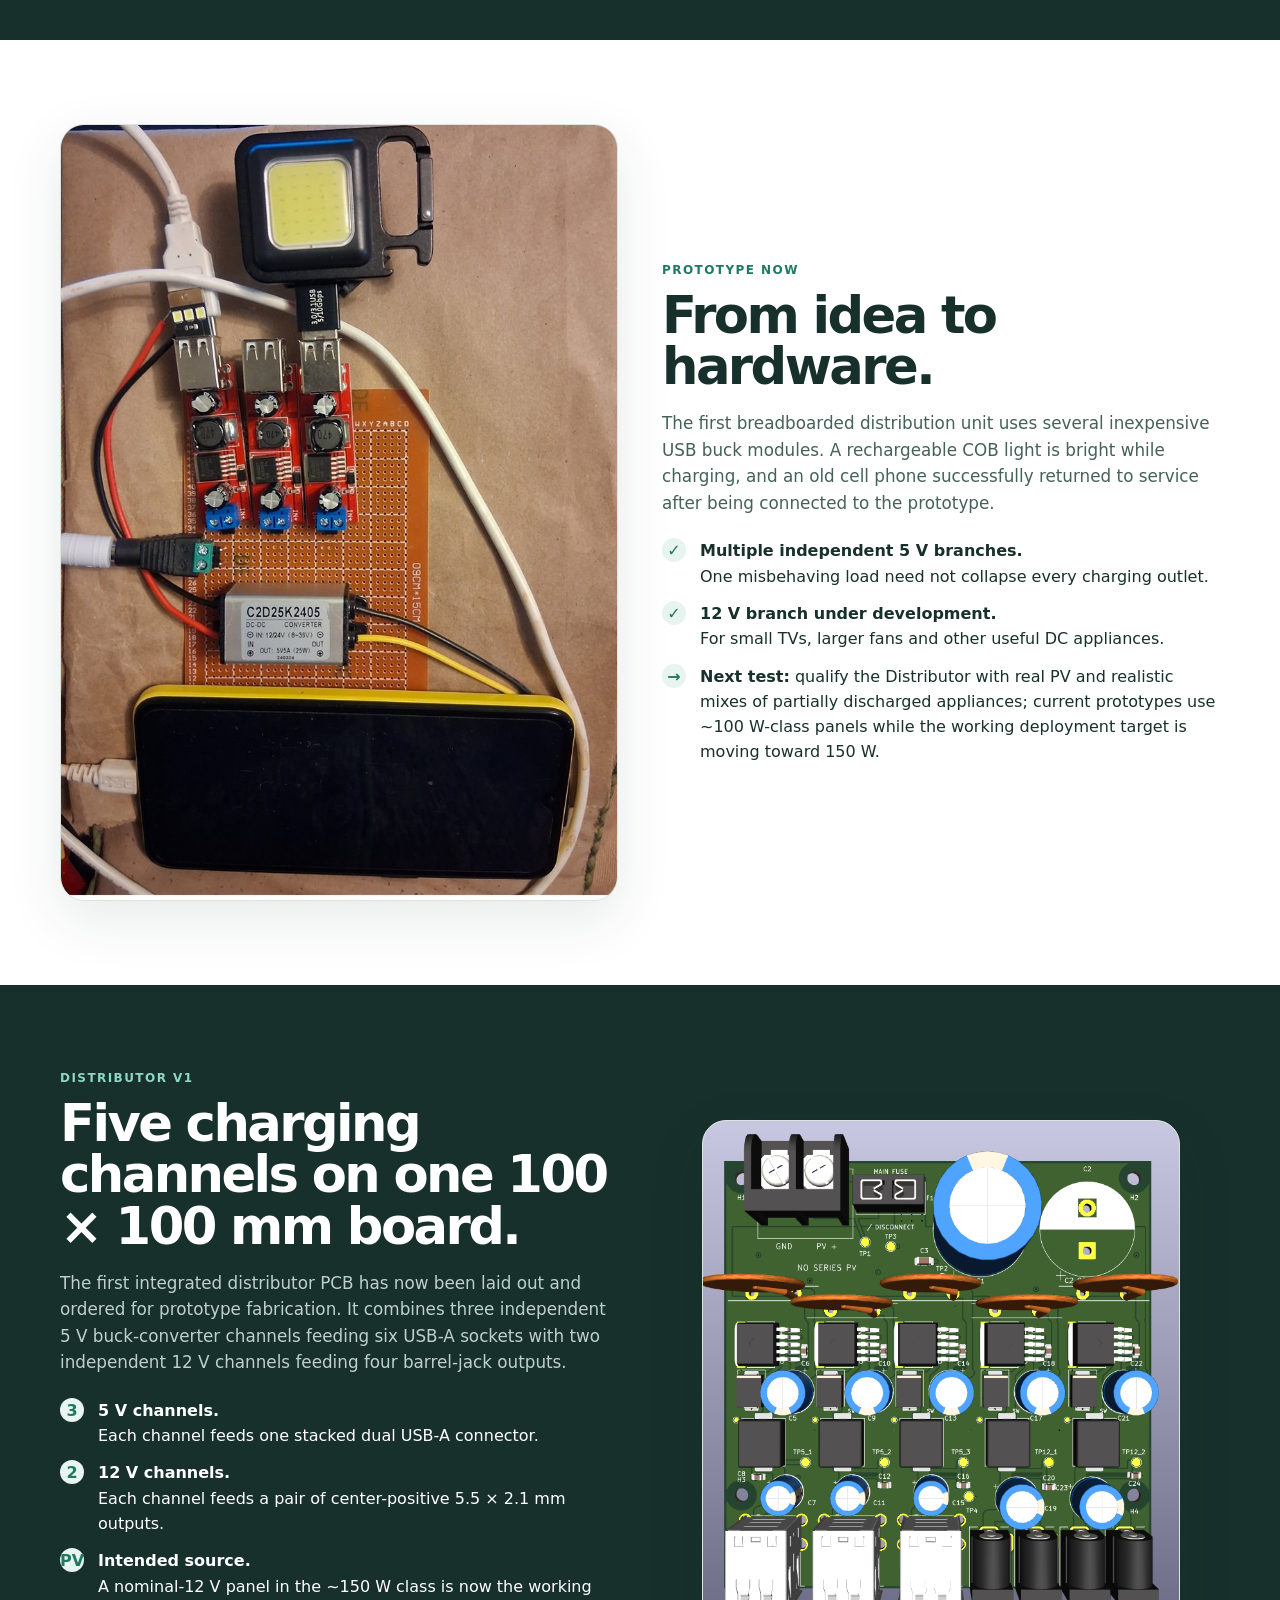
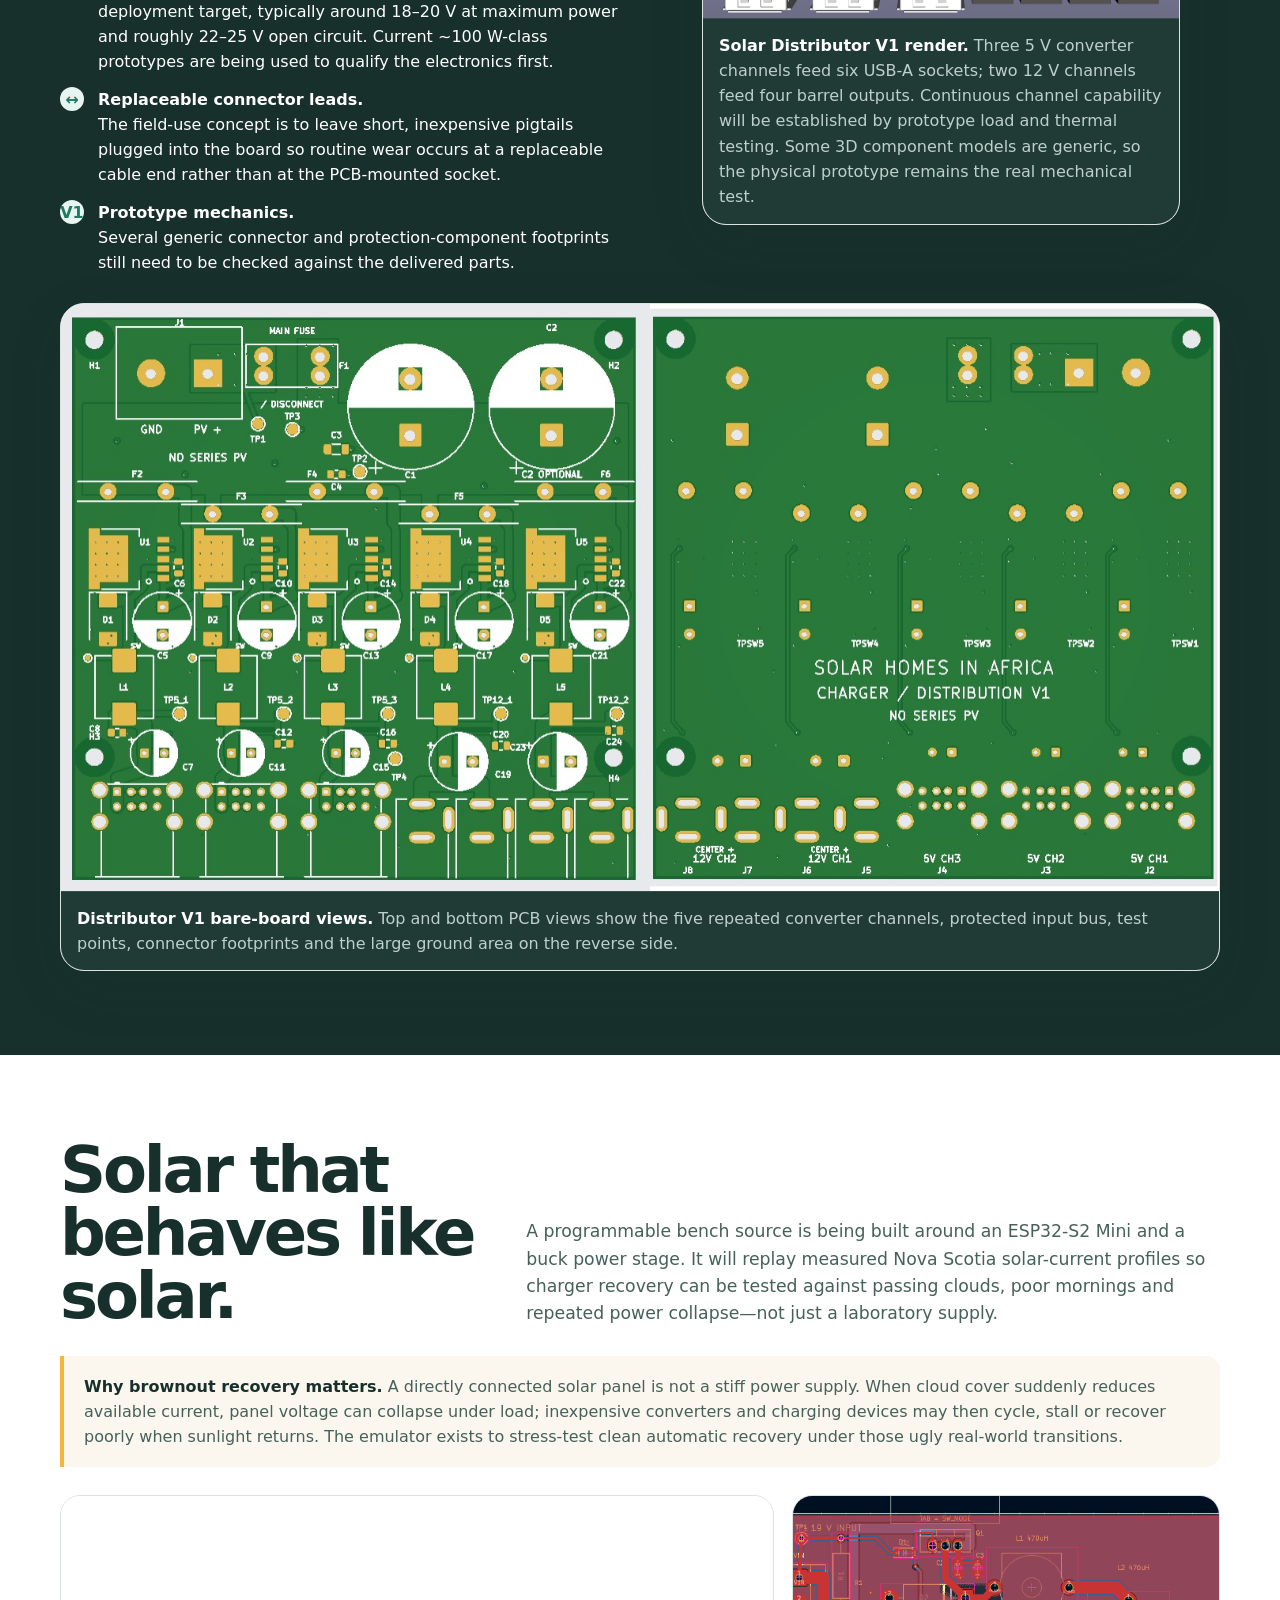
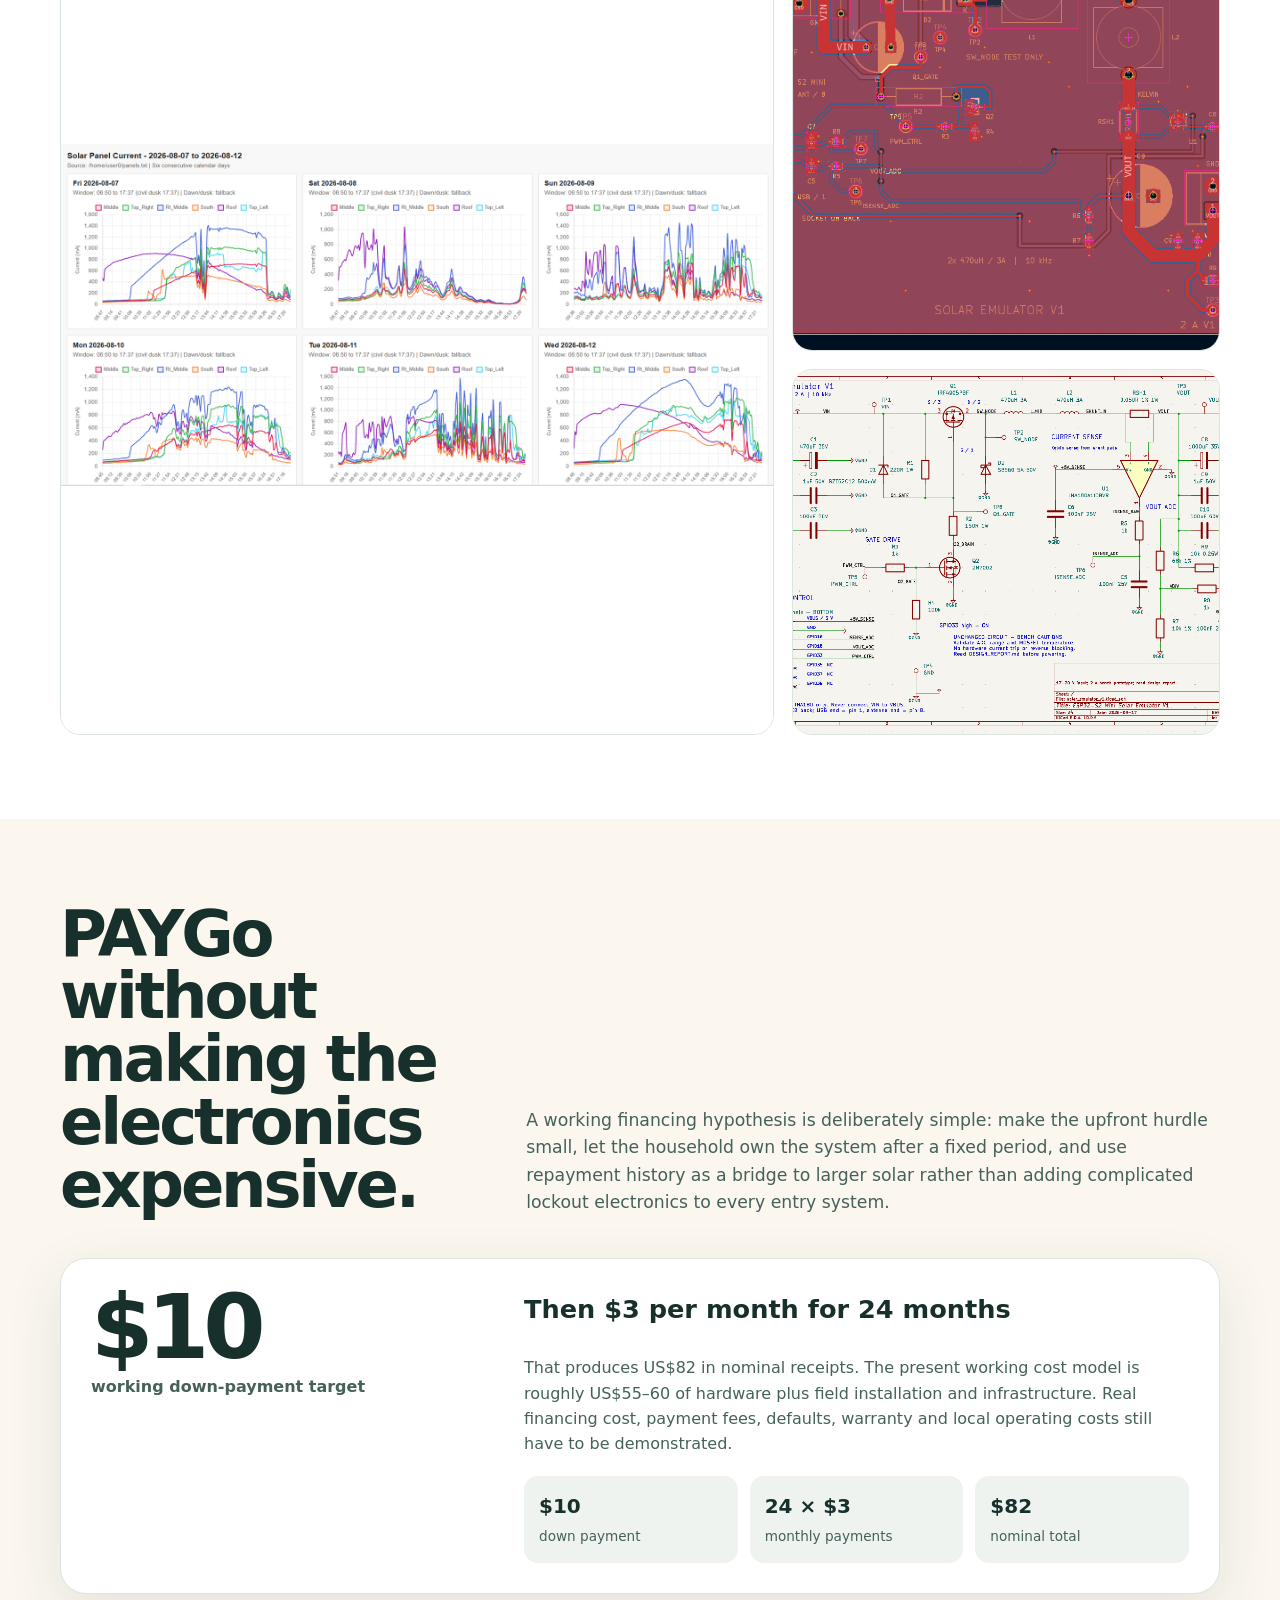
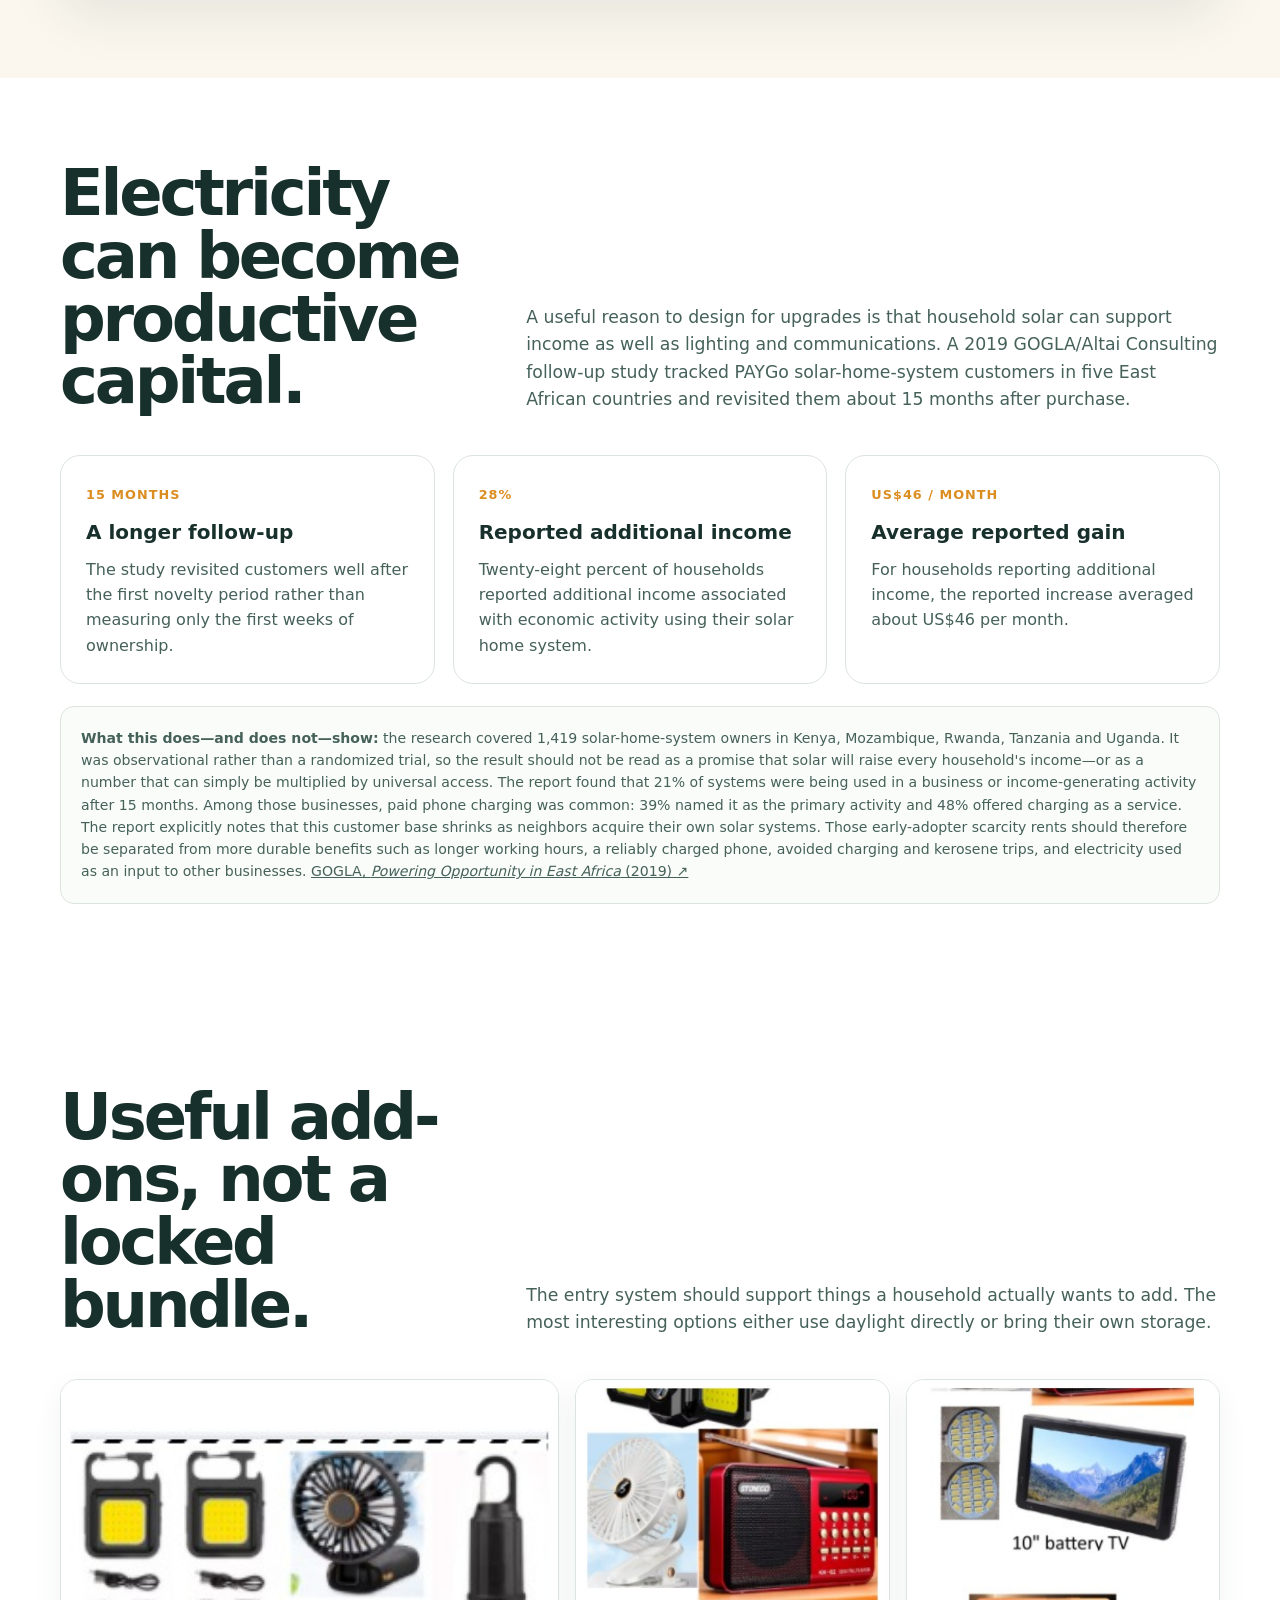
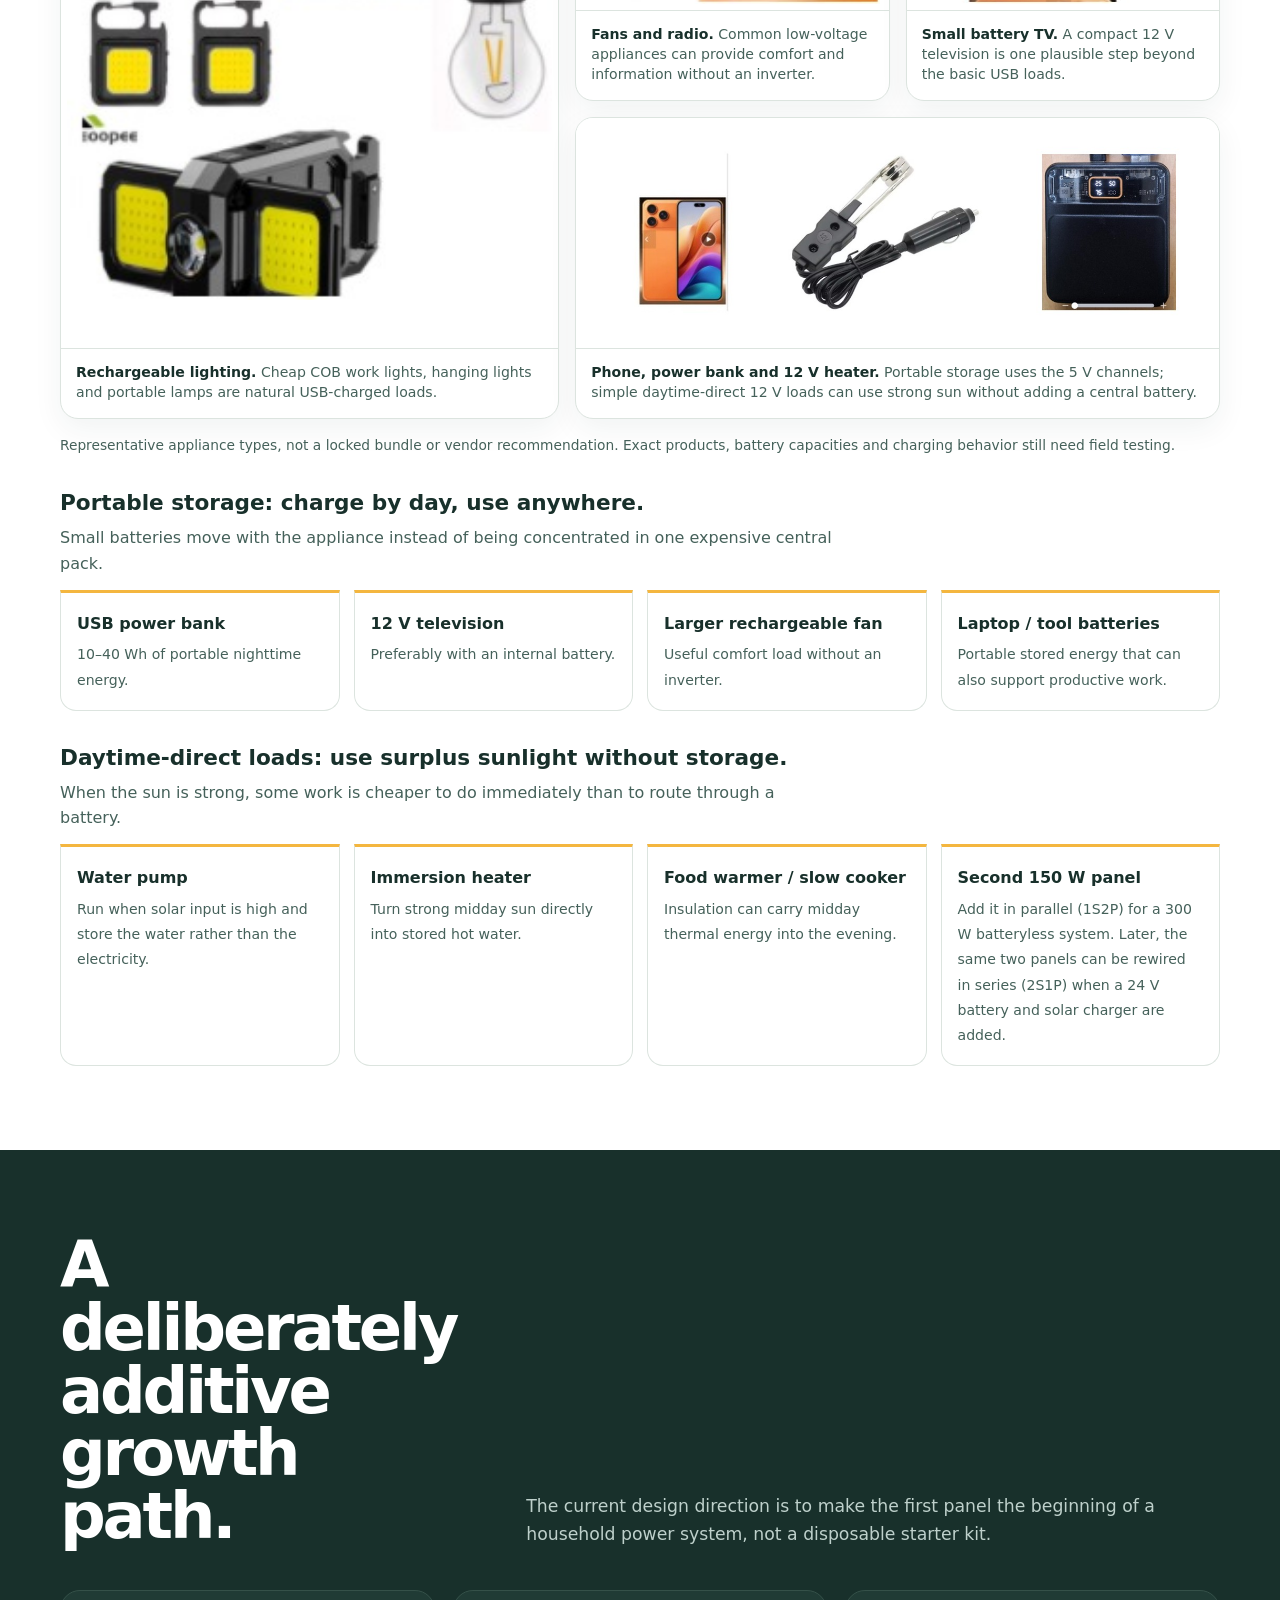
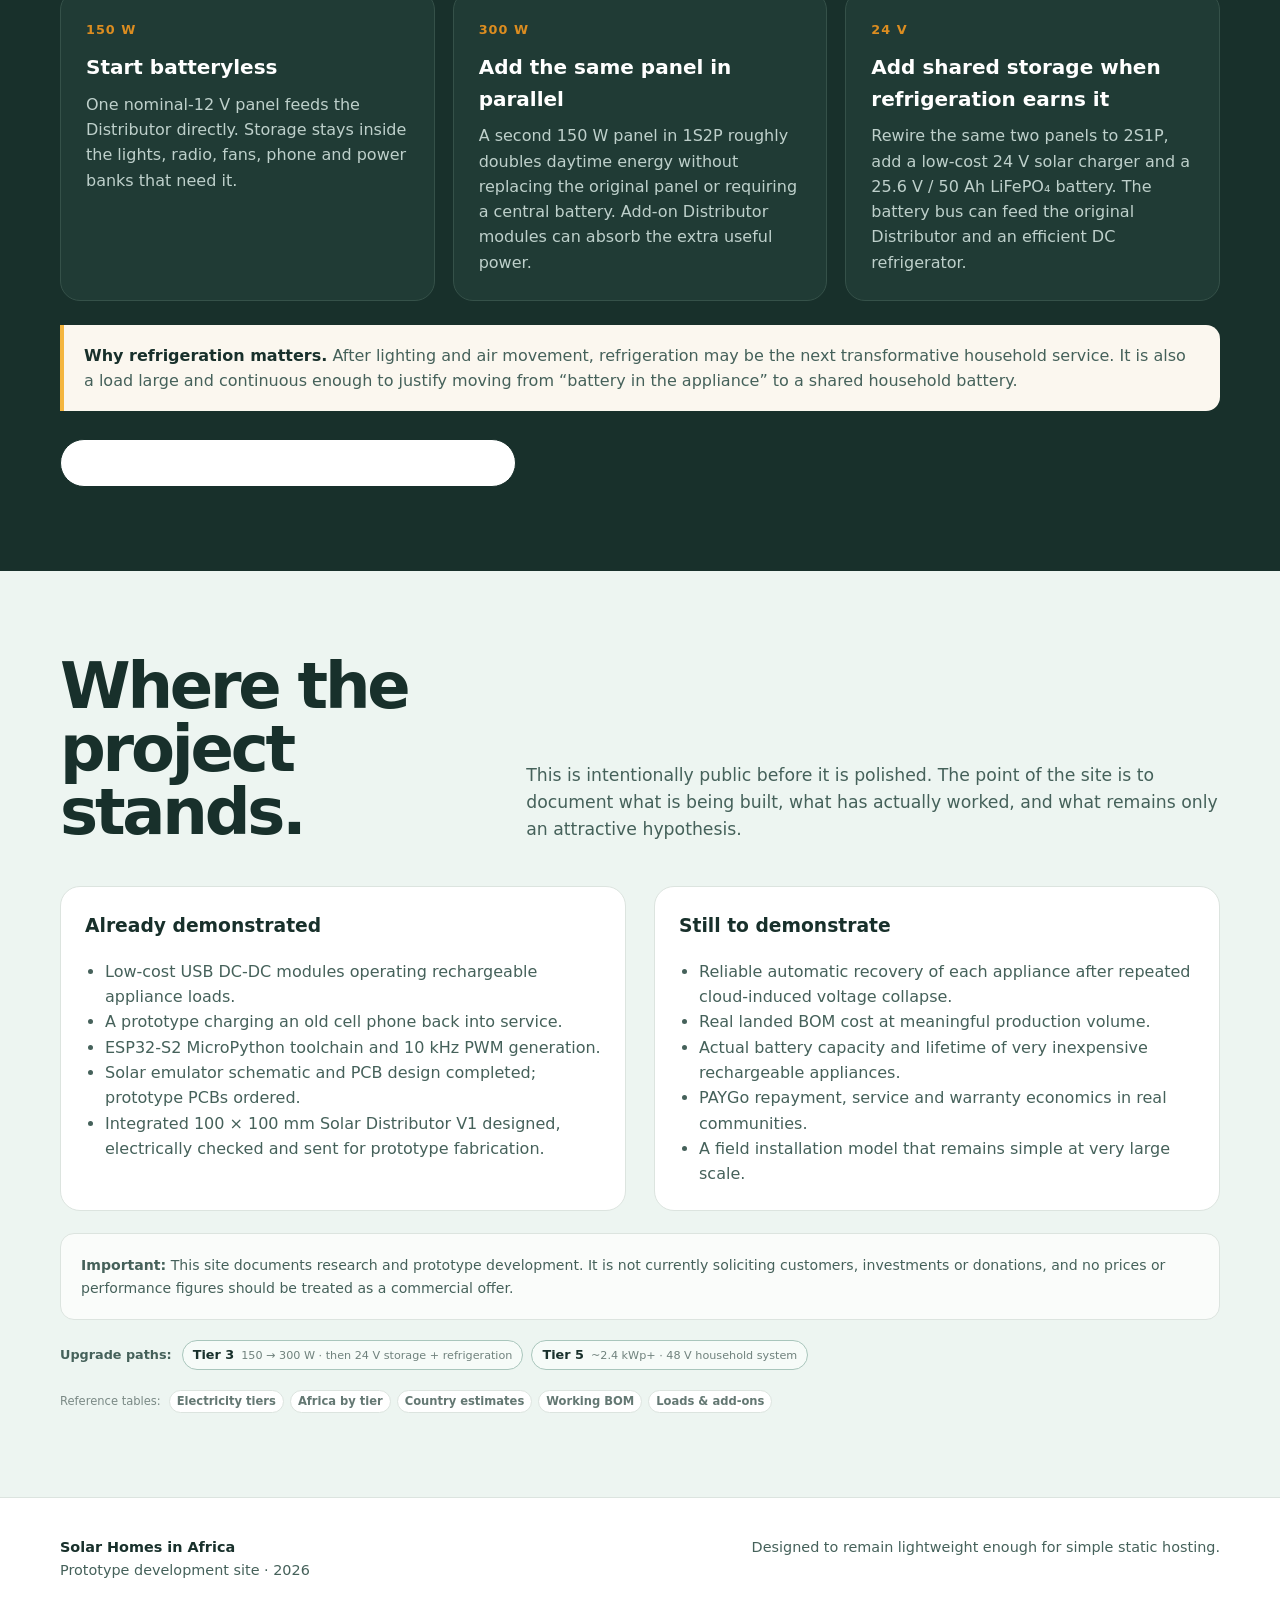
==== commit fd1fc059: "Add files via upload" ====
--- a/index.html
+++ b/index.html
@@ -7,7 +7,7 @@
   <meta name="description" content="An early-stage engineering project exploring a low-cost, serviceable path from basic household solar to much higher levels of electrical access.">
   <meta name="theme-color" content="#18302b">
   <link rel="icon" href="assets/logo-mark.svg" type="image/svg+xml">
-  <link rel="stylesheet" href="styles.css?v=1.11">
+  <link rel="stylesheet" href="styles.css?v=1.12">
 </head>
 <body>
 <header class="site-header">
@@ -36,7 +36,7 @@
 </section>
 <div class="stats">
   <div class="container stats-grid">
-    <div class="stat"><b>~100 W</b><span>working entry-panel size</span></div>
+    <div class="stat"><b>~150 W</b><span>working entry-panel target under evaluation</span></div>
     <div class="stat"><b>US$55–60</b><span>working hardware-cost target</span></div>
     <div class="stat"><b>No inverter</b><span>at the entry level</span></div>
     <div class="stat"><b>No central battery</b><span>storage lives in appliances</span></div>
@@ -59,7 +59,7 @@
     <div class="architecture charging-flow" aria-label="Entry system charging-hub diagram">
       <h3>One solar lead-in, one household charging hub.</h3>
       <div class="flow-row">
-        <div class="flow-box"><strong>~100 W panel</strong><small>Outside in useful sun</small></div>
+        <div class="flow-box"><strong>~150 W panel</strong><small>Working entry target · outside in useful sun</small></div>
         <div class="flow-arrow" aria-hidden="true">→</div>
         <div class="flow-box"><strong>PV lead-in cable</strong><small>One low-voltage run into the house</small></div>
         <div class="flow-arrow" aria-hidden="true">→</div>
@@ -91,7 +91,7 @@
       <div class="bullet-list">
         <div class="bullet"><i>✓</i><div><strong>Multiple independent 5 V branches.</strong><br>One misbehaving load need not collapse every charging outlet.</div></div>
         <div class="bullet"><i>✓</i><div><strong>12 V branch under development.</strong><br>For small TVs, larger fans and other useful DC appliances.</div></div>
-        <div class="bullet"><i>→</i><div><strong>Next test:</strong> one real ~100 W solar panel feeding a realistic mix of partially discharged appliances for a full day.</div></div>
+        <div class="bullet"><i>→</i><div><strong>Next test:</strong> qualify the Distributor with real PV and realistic mixes of partially discharged appliances; current prototypes use ~100 W-class panels while the working deployment target is moving toward 150 W.</div></div>
       </div>
     </div>
   </div>
@@ -105,7 +105,7 @@
       <div class="bullet-list">
         <div class="bullet"><i>3</i><div><strong>5 V channels.</strong><br>Each channel feeds one stacked dual USB-A connector.</div></div>
         <div class="bullet"><i>2</i><div><strong>12 V channels.</strong><br>Each channel feeds a pair of center-positive 5.5 × 2.1 mm outputs.</div></div>
-        <div class="bullet"><i>PV</i><div><strong>Intended source.</strong><br>A nominal-12 V, roughly 100 W panel—typically around 18 V at maximum power and about 22 V open circuit. The qualified V1 operating window still has to be established experimentally.</div></div>
+        <div class="bullet"><i>PV</i><div><strong>Intended source.</strong><br>A nominal-12 V panel in the ~150 W class is now the working deployment target, typically around 18–20 V at maximum power and roughly 22–25 V open circuit. Current ~100 W-class prototypes are being used to qualify the electronics first.</div></div>
         <div class="bullet"><i>↔</i><div><strong>Replaceable connector leads.</strong><br>The field-use concept is to leave short, inexpensive pigtails plugged into the board so routine wear occurs at a replaceable cable end rather than at the PCB-mounted socket.</div></div>
         <div class="bullet"><i>V1</i><div><strong>Prototype mechanics.</strong><br>Several generic connector and protection-component footprints still need to be checked against the delivered parts.</div></div>
       </div>
@@ -182,9 +182,22 @@
         <div class="addon"><b>Water pump</b><span>Run when solar input is high and store the water rather than the electricity.</span></div>
         <div class="addon"><b>Immersion heater</b><span>Turn strong midday sun directly into stored hot water.</span></div>
         <div class="addon"><b>Food warmer / slow cooker</b><span>Insulation can carry midday thermal energy into the evening.</span></div>
-        <div class="addon"><b>Second panel + future 24 V module</b><span>More daytime headroom for pumps, tool charging and other modest 24 V loads without discarding the original panel or distributor.</span></div>
-      </div>
-    </div>
+        <div class="addon"><b>Second 150 W panel</b><span>Add it in parallel (1S2P) for a 300 W batteryless system. Later, the same two panels can be rewired in series (2S1P) when a 24 V battery and solar charger are added.</span></div>
+      </div>
+    </div>
+  </div>
+</section>
+
+<section class="band" id="growth-path">
+  <div class="container">
+    <div class="section-head"><h2>A deliberately additive growth path.</h2><p>The current design direction is to make the first panel the beginning of a household power system, not a disposable starter kit.</p></div>
+    <div class="cards">
+      <article class="card"><span class="num">150 W</span><h3>Start batteryless</h3><p>One nominal-12 V panel feeds the Distributor directly. Storage stays inside the lights, radio, fans, phone and power banks that need it.</p></article>
+      <article class="card"><span class="num">300 W</span><h3>Add the same panel in parallel</h3><p>A second 150 W panel in 1S2P roughly doubles daytime energy without replacing the original panel or requiring a central battery. Add-on Distributor modules can absorb the extra useful power.</p></article>
+      <article class="card"><span class="num">24 V</span><h3>Add shared storage when refrigeration earns it</h3><p>Rewire the same two panels to 2S1P, add a low-cost 24 V solar charger and a 25.6 V / 50 Ah LiFePO₄ battery. The battery bus can feed the original Distributor and an efficient DC refrigerator.</p></article>
+    </div>
+    <p class="callout" style="margin-top:24px"><strong>Why refrigeration matters.</strong> After lighting and air movement, refrigeration may be the next transformative household service. It is also a load large and continuous enough to justify moving from “battery in the appliance” to a shared household battery.</p>
+    <div class="page-footer-links"><a class="button secondary" href="Upgrade_Path_to_Tier-3.html">See the 150 W → 300 W → refrigeration path →</a></div>
   </div>
 </section>
 
@@ -198,7 +211,7 @@
     <p class="disclaimer" style="margin-top:22px"><strong>Important:</strong> This site documents research and prototype development. It is not currently soliciting customers, investments or donations, and no prices or performance figures should be treated as a commercial offer.</p>
     <div class="upgrade-notes" aria-label="Household upgrade path studies">
       <span>Upgrade paths:</span>
-      <a href="Upgrade_Path_to_Tier-3.html"><strong>Tier 3</strong><small>400 W+ PV · shared storage</small></a>
+      <a href="Upgrade_Path_to_Tier-3.html"><strong>Tier 3</strong><small>150 → 300 W · then 24 V storage + refrigeration</small></a>
       <a href="Upgrade_Path_to_Tier-5.html"><strong>Tier 5</strong><small>~2.4 kWp+ · 48 V household system</small></a>
     </div>
     <div class="reference-notes" aria-label="Project reference tables">
